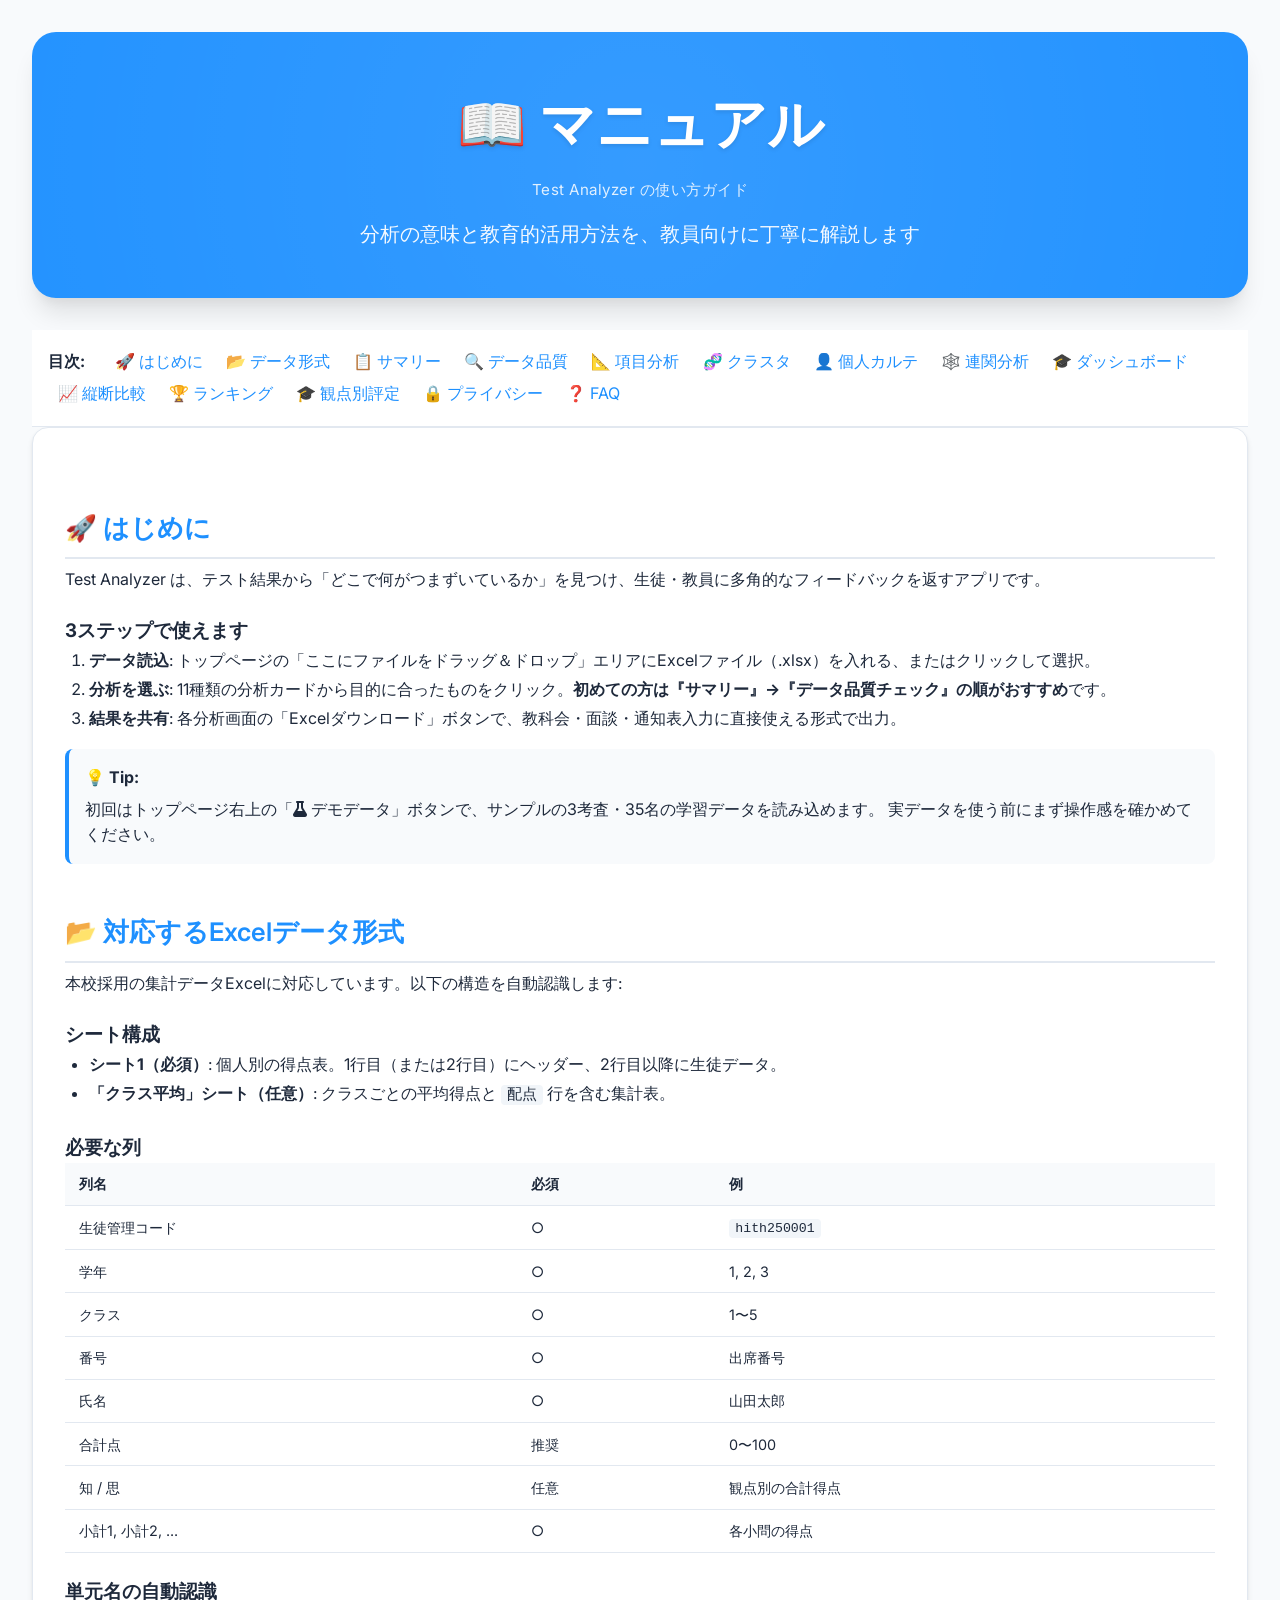
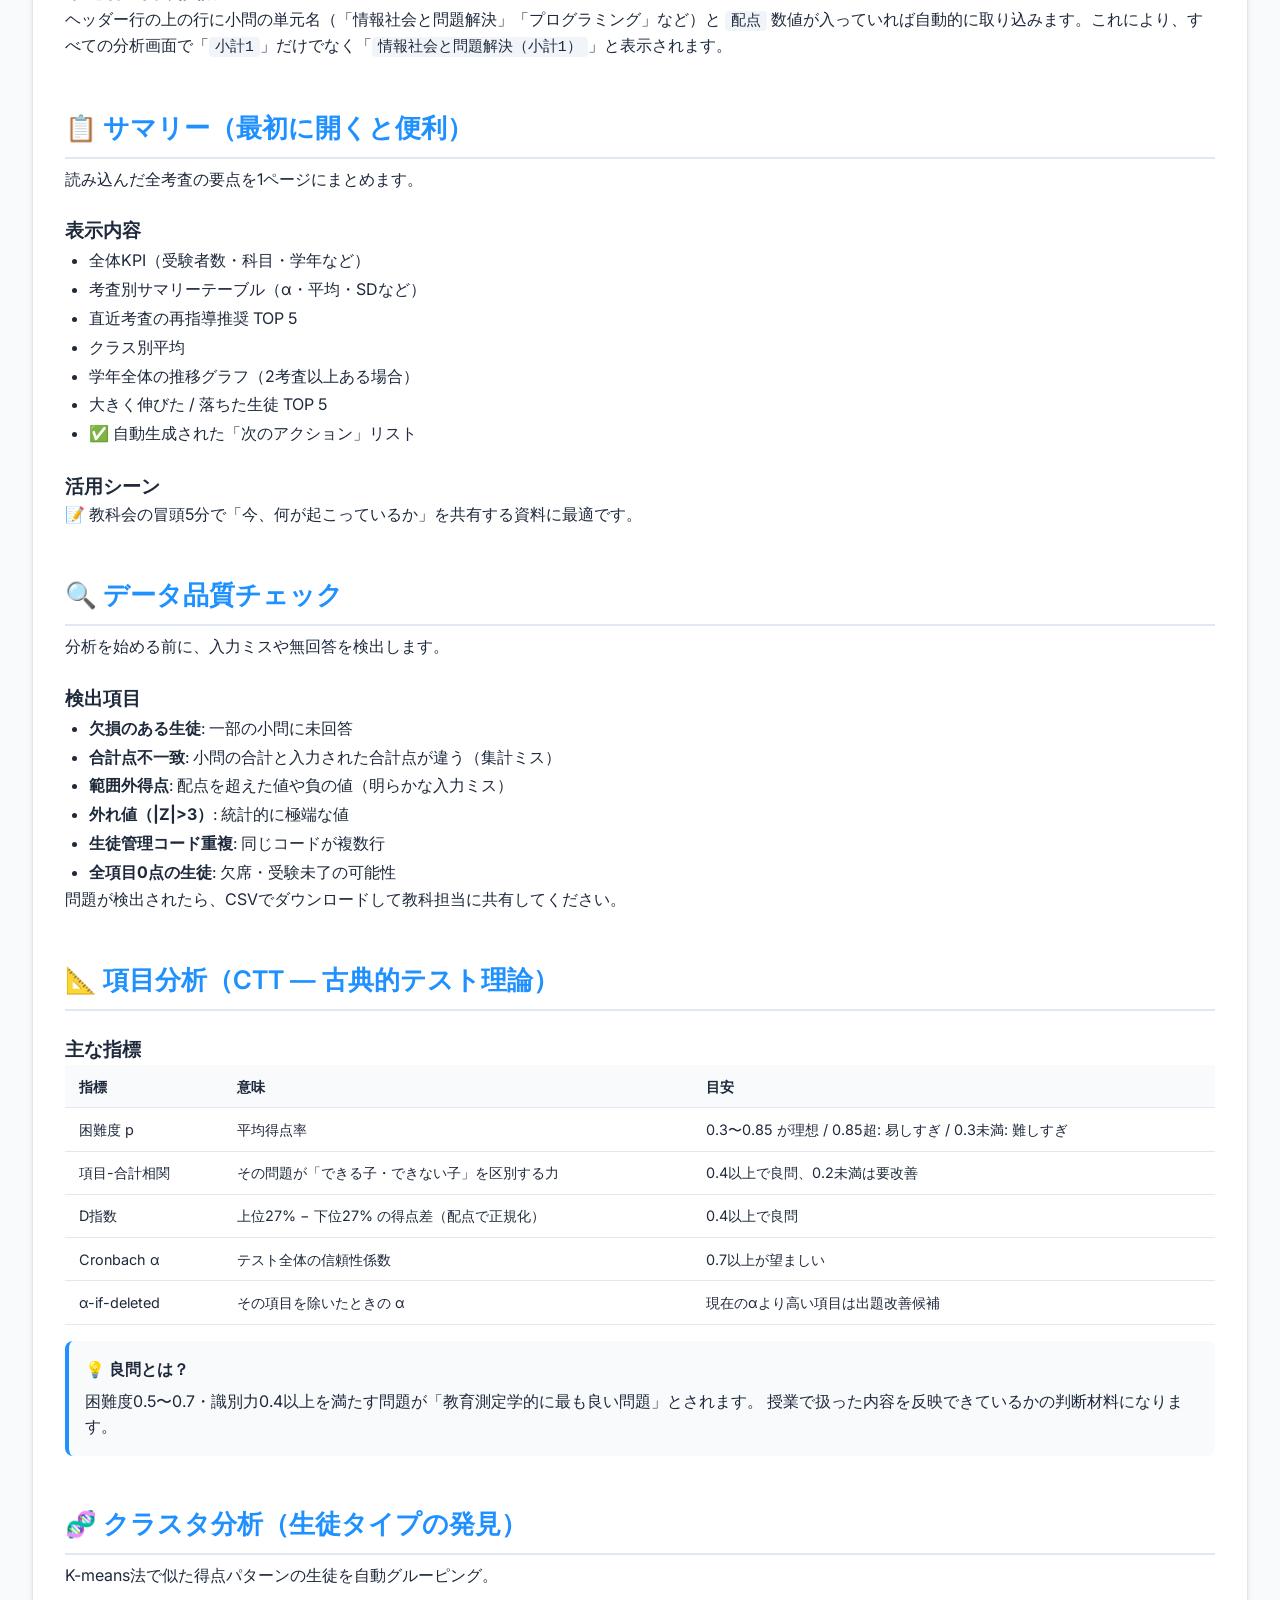
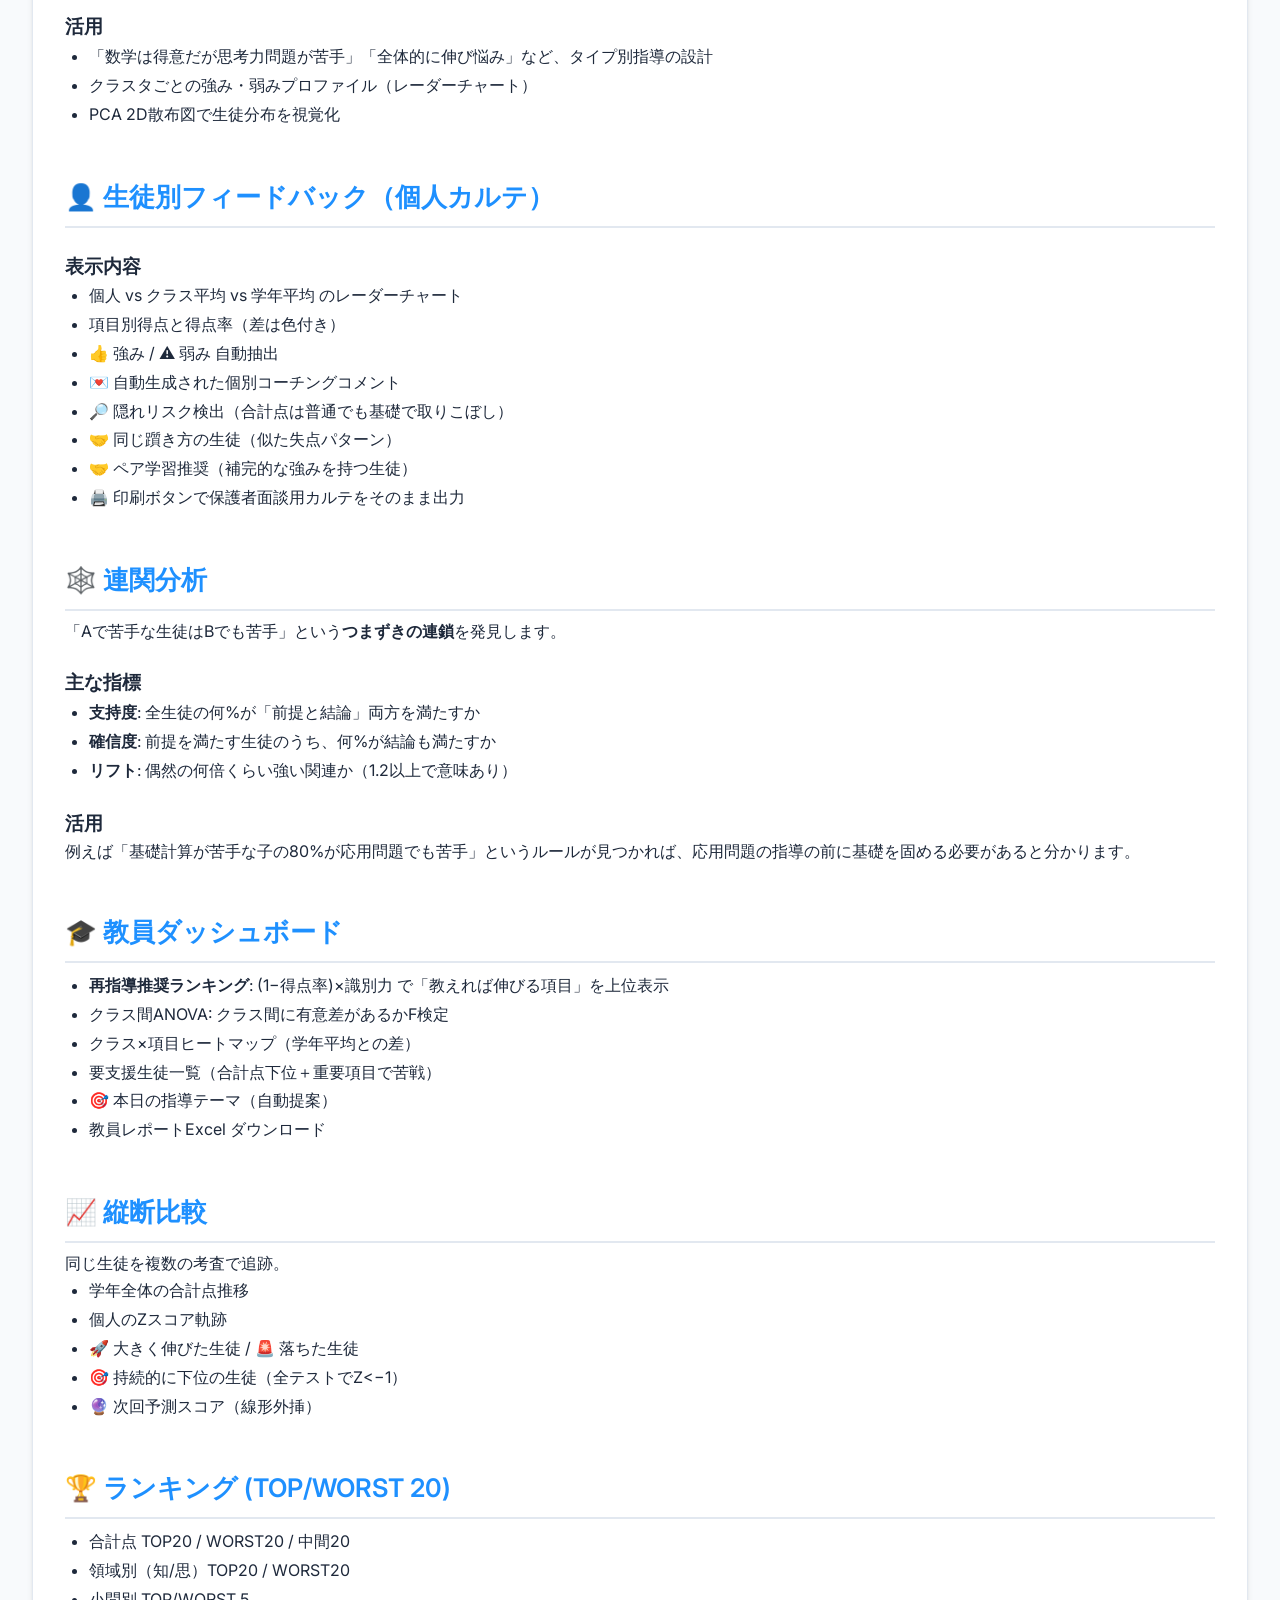
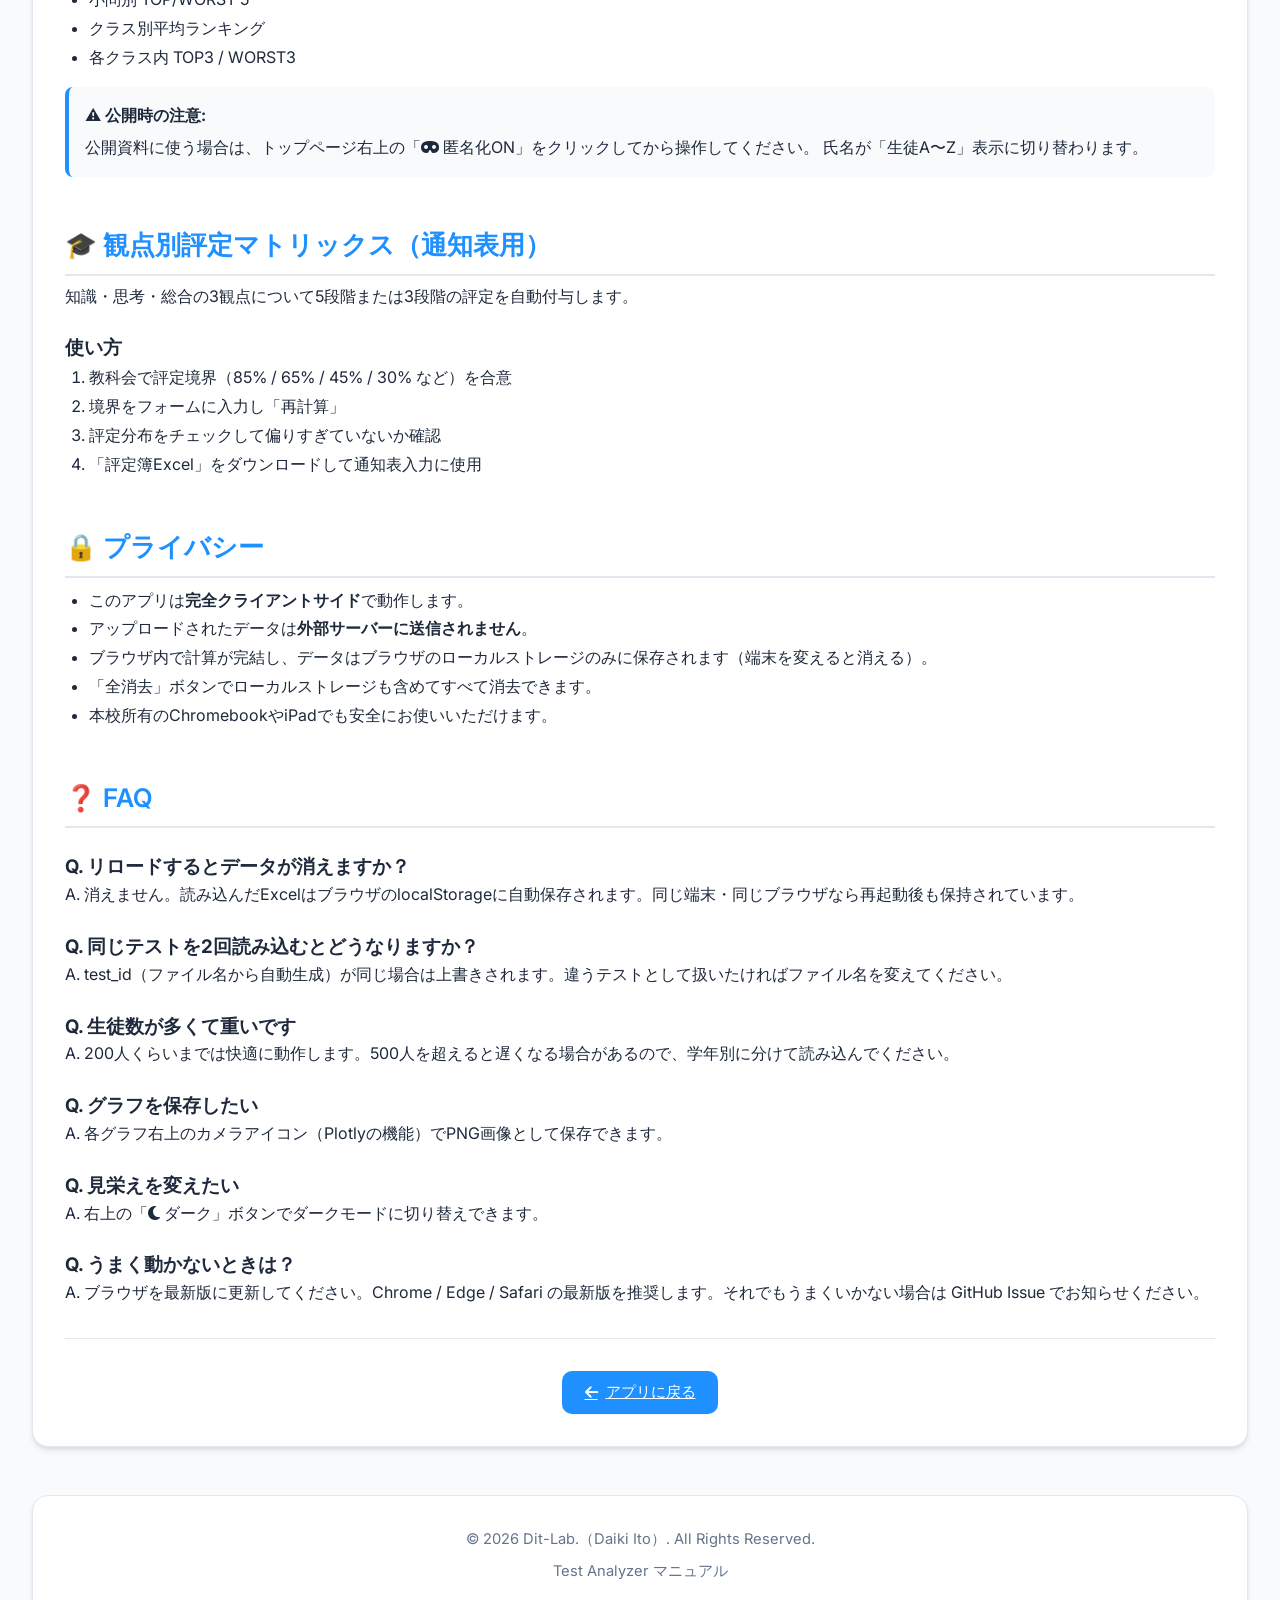
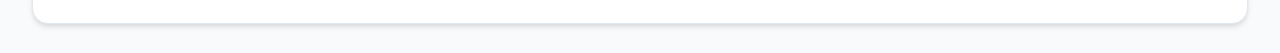
==== manual.html @ 6ab08a3f "feat: power-up release — rankings, rubric, dark mode, anonymize, manual New analysis modules: - 🏆 ラン" ====
<!DOCTYPE html>
<html lang="ja">
<head>
<meta charset="UTF-8">
<meta name="viewport" content="width=device-width, initial-scale=1.0">
<title>マニュアル | Test Analyzer</title>
<link rel="stylesheet" href="https://cdnjs.cloudflare.com/ajax/libs/font-awesome/6.4.0/css/all.min.css">
<link href="https://fonts.googleapis.com/css2?family=Inter:wght@300;400;500;600;700&display=swap" rel="stylesheet">
<link rel="stylesheet" href="css/style.css">
<style>
.manual-toc { position: sticky; top: 0; background: var(--surface); padding: 1rem; border-bottom: 1px solid var(--border-color); z-index: 10; }
.manual-toc a { display: inline-block; margin: 0.2rem 0.6rem; color: var(--primary-color); text-decoration: none; }
.manual-toc a:hover { text-decoration: underline; }
.manual h2 { color: var(--primary-color); margin-top: 2.5rem; padding-top: 0.5rem; border-bottom: 2px solid var(--border-color); padding-bottom: 0.5rem; }
.manual h3 { margin-top: 1.5rem; color: var(--text-primary); }
.manual ol, .manual ul { line-height: 1.8; padding-left: 1.5rem; }
.manual code { background: #f1f5f9; padding: 2px 6px; border-radius: 4px; font-family: 'SF Mono', Consolas, monospace; font-size: 0.92em; }
.manual figure { margin: 1rem 0; padding: 1rem; background: #f8fafc; border-left: 4px solid var(--primary-color); border-radius: 8px; }
.manual figure strong { display: block; margin-bottom: 0.4rem; }
</style>
</head>
<body>

<main class="container" id="main-app">

  <div class="hero-section">
    <h1 class="hero-title">📖 マニュアル</h1>
    <p class="hero-caption">Test Analyzer の使い方ガイド</p>
    <p class="hero-subtitle">分析の意味と教育的活用方法を、教員向けに丁寧に解説します</p>
  </div>

  <nav class="manual-toc">
    <strong style="color: var(--text-primary); margin-right: 1rem;">目次:</strong>
    <a href="#start">🚀 はじめに</a>
    <a href="#format">📂 データ形式</a>
    <a href="#summary">📋 サマリー</a>
    <a href="#quality">🔍 データ品質</a>
    <a href="#item">📐 項目分析</a>
    <a href="#cluster">🧬 クラスタ</a>
    <a href="#student">👤 個人カルテ</a>
    <a href="#assoc">🕸️ 連関分析</a>
    <a href="#dashboard">🎓 ダッシュボード</a>
    <a href="#long">📈 縦断比較</a>
    <a href="#rank">🏆 ランキング</a>
    <a href="#rubric">🎓 観点別評定</a>
    <a href="#privacy">🔒 プライバシー</a>
    <a href="#faq">❓ FAQ</a>
  </nav>

  <article class="manual card">

    <h2 id="start">🚀 はじめに</h2>
    <p>Test Analyzer は、テスト結果から「どこで何がつまずいているか」を見つけ、生徒・教員に多角的なフィードバックを返すアプリです。</p>
    <h3>3ステップで使えます</h3>
    <ol>
      <li><strong>データ読込</strong>: トップページの「ここにファイルをドラッグ＆ドロップ」エリアにExcelファイル（.xlsx）を入れる、またはクリックして選択。</li>
      <li><strong>分析を選ぶ</strong>: 11種類の分析カードから目的に合ったものをクリック。<strong>初めての方は『サマリー』→『データ品質チェック』の順がおすすめ</strong>です。</li>
      <li><strong>結果を共有</strong>: 各分析画面の「Excelダウンロード」ボタンで、教科会・面談・通知表入力に直接使える形式で出力。</li>
    </ol>
    <figure>
      <strong>💡 Tip:</strong>
      初回はトップページ右上の「<i class="fas fa-flask"></i> デモデータ」ボタンで、サンプルの3考査・35名の学習データを読み込めます。
      実データを使う前にまず操作感を確かめてください。
    </figure>

    <h2 id="format">📂 対応するExcelデータ形式</h2>
    <p>本校採用の集計データExcelに対応しています。以下の構造を自動認識します:</p>
    <h3>シート構成</h3>
    <ul>
      <li><strong>シート1（必須）</strong>: 個人別の得点表。1行目（または2行目）にヘッダー、2行目以降に生徒データ。</li>
      <li><strong>「クラス平均」シート（任意）</strong>: クラスごとの平均得点と <code>配点</code> 行を含む集計表。</li>
    </ul>
    <h3>必要な列</h3>
    <table class="t-table">
      <tr><th>列名</th><th>必須</th><th>例</th></tr>
      <tr><td>生徒管理コード</td><td>○</td><td><code>hith250001</code></td></tr>
      <tr><td>学年</td><td>○</td><td>1, 2, 3</td></tr>
      <tr><td>クラス</td><td>○</td><td>1〜5</td></tr>
      <tr><td>番号</td><td>○</td><td>出席番号</td></tr>
      <tr><td>氏名</td><td>○</td><td>山田太郎</td></tr>
      <tr><td>合計点</td><td>推奨</td><td>0〜100</td></tr>
      <tr><td>知 / 思</td><td>任意</td><td>観点別の合計得点</td></tr>
      <tr><td>小計1, 小計2, ...</td><td>○</td><td>各小問の得点</td></tr>
    </table>
    <h3>単元名の自動認識</h3>
    <p>ヘッダー行の上の行に小問の単元名（「情報社会と問題解決」「プログラミング」など）と <code>配点</code> 数値が入っていれば自動的に取り込みます。これにより、すべての分析画面で「<code>小計1</code>」だけでなく「<code>情報社会と問題解決（小計1）</code>」と表示されます。</p>

    <h2 id="summary">📋 サマリー（最初に開くと便利）</h2>
    <p>読み込んだ全考査の要点を1ページにまとめます。</p>
    <h3>表示内容</h3>
    <ul>
      <li>全体KPI（受験者数・科目・学年など）</li>
      <li>考査別サマリーテーブル（α・平均・SDなど）</li>
      <li>直近考査の再指導推奨 TOP 5</li>
      <li>クラス別平均</li>
      <li>学年全体の推移グラフ（2考査以上ある場合）</li>
      <li>大きく伸びた / 落ちた生徒 TOP 5</li>
      <li>✅ 自動生成された「次のアクション」リスト</li>
    </ul>
    <h3>活用シーン</h3>
    <p>📝 教科会の冒頭5分で「今、何が起こっているか」を共有する資料に最適です。</p>

    <h2 id="quality">🔍 データ品質チェック</h2>
    <p>分析を始める前に、入力ミスや無回答を検出します。</p>
    <h3>検出項目</h3>
    <ul>
      <li><strong>欠損のある生徒</strong>: 一部の小問に未回答</li>
      <li><strong>合計点不一致</strong>: 小問の合計と入力された合計点が違う（集計ミス）</li>
      <li><strong>範囲外得点</strong>: 配点を超えた値や負の値（明らかな入力ミス）</li>
      <li><strong>外れ値（|Z|&gt;3）</strong>: 統計的に極端な値</li>
      <li><strong>生徒管理コード重複</strong>: 同じコードが複数行</li>
      <li><strong>全項目0点の生徒</strong>: 欠席・受験未了の可能性</li>
    </ul>
    <p>問題が検出されたら、CSVでダウンロードして教科担当に共有してください。</p>

    <h2 id="item">📐 項目分析（CTT — 古典的テスト理論）</h2>
    <h3>主な指標</h3>
    <table class="t-table">
      <tr><th>指標</th><th>意味</th><th>目安</th></tr>
      <tr><td>困難度 p</td><td>平均得点率</td><td>0.3〜0.85 が理想 / 0.85超: 易しすぎ / 0.3未満: 難しすぎ</td></tr>
      <tr><td>項目-合計相関</td><td>その問題が「できる子・できない子」を区別する力</td><td>0.4以上で良問、0.2未満は要改善</td></tr>
      <tr><td>D指数</td><td>上位27% − 下位27% の得点差（配点で正規化）</td><td>0.4以上で良問</td></tr>
      <tr><td>Cronbach α</td><td>テスト全体の信頼性係数</td><td>0.7以上が望ましい</td></tr>
      <tr><td>α-if-deleted</td><td>その項目を除いたときの α</td><td>現在のαより高い項目は出題改善候補</td></tr>
    </table>
    <figure>
      <strong>💡 良問とは？</strong>
      困難度0.5〜0.7・識別力0.4以上を満たす問題が「教育測定学的に最も良い問題」とされます。
      授業で扱った内容を反映できているかの判断材料になります。
    </figure>

    <h2 id="cluster">🧬 クラスタ分析（生徒タイプの発見）</h2>
    <p>K-means法で似た得点パターンの生徒を自動グルーピング。</p>
    <h3>活用</h3>
    <ul>
      <li>「数学は得意だが思考力問題が苦手」「全体的に伸び悩み」など、タイプ別指導の設計</li>
      <li>クラスタごとの強み・弱みプロファイル（レーダーチャート）</li>
      <li>PCA 2D散布図で生徒分布を視覚化</li>
    </ul>

    <h2 id="student">👤 生徒別フィードバック（個人カルテ）</h2>
    <h3>表示内容</h3>
    <ul>
      <li>個人 vs クラス平均 vs 学年平均 のレーダーチャート</li>
      <li>項目別得点と得点率（差は色付き）</li>
      <li>👍 強み / ⚠️ 弱み 自動抽出</li>
      <li>💌 自動生成された個別コーチングコメント</li>
      <li>🔎 隠れリスク検出（合計点は普通でも基礎で取りこぼし）</li>
      <li>🤝 同じ躓き方の生徒（似た失点パターン）</li>
      <li>🤝 ペア学習推奨（補完的な強みを持つ生徒）</li>
      <li>🖨️ 印刷ボタンで保護者面談用カルテをそのまま出力</li>
    </ul>

    <h2 id="assoc">🕸️ 連関分析</h2>
    <p>「Aで苦手な生徒はBでも苦手」という<strong>つまずきの連鎖</strong>を発見します。</p>
    <h3>主な指標</h3>
    <ul>
      <li><strong>支持度</strong>: 全生徒の何%が「前提と結論」両方を満たすか</li>
      <li><strong>確信度</strong>: 前提を満たす生徒のうち、何%が結論も満たすか</li>
      <li><strong>リフト</strong>: 偶然の何倍くらい強い関連か（1.2以上で意味あり）</li>
    </ul>
    <h3>活用</h3>
    <p>例えば「基礎計算が苦手な子の80%が応用問題でも苦手」というルールが見つかれば、応用問題の指導の前に基礎を固める必要があると分かります。</p>

    <h2 id="dashboard">🎓 教員ダッシュボード</h2>
    <ul>
      <li><strong>再指導推奨ランキング</strong>: (1−得点率)×識別力 で「教えれば伸びる項目」を上位表示</li>
      <li>クラス間ANOVA: クラス間に有意差があるかF検定</li>
      <li>クラス×項目ヒートマップ（学年平均との差）</li>
      <li>要支援生徒一覧（合計点下位＋重要項目で苦戦）</li>
      <li>🎯 本日の指導テーマ（自動提案）</li>
      <li>教員レポートExcel ダウンロード</li>
    </ul>

    <h2 id="long">📈 縦断比較</h2>
    <p>同じ生徒を複数の考査で追跡。</p>
    <ul>
      <li>学年全体の合計点推移</li>
      <li>個人のZスコア軌跡</li>
      <li>🚀 大きく伸びた生徒 / 🚨 落ちた生徒</li>
      <li>🎯 持続的に下位の生徒（全テストでZ&lt;−1）</li>
      <li>🔮 次回予測スコア（線形外挿）</li>
    </ul>

    <h2 id="rank">🏆 ランキング (TOP/WORST 20)</h2>
    <ul>
      <li>合計点 TOP20 / WORST20 / 中間20</li>
      <li>領域別（知/思）TOP20 / WORST20</li>
      <li>小問別 TOP/WORST 5</li>
      <li>クラス別平均ランキング</li>
      <li>各クラス内 TOP3 / WORST3</li>
    </ul>
    <figure>
      <strong>⚠️ 公開時の注意:</strong>
      公開資料に使う場合は、トップページ右上の「<i class="fas fa-mask"></i> 匿名化ON」をクリックしてから操作してください。
      氏名が「生徒A〜Z」表示に切り替わります。
    </figure>

    <h2 id="rubric">🎓 観点別評定マトリックス（通知表用）</h2>
    <p>知識・思考・総合の3観点について5段階または3段階の評定を自動付与します。</p>
    <h3>使い方</h3>
    <ol>
      <li>教科会で評定境界（85% / 65% / 45% / 30% など）を合意</li>
      <li>境界をフォームに入力し「再計算」</li>
      <li>評定分布をチェックして偏りすぎていないか確認</li>
      <li>「評定簿Excel」をダウンロードして通知表入力に使用</li>
    </ol>

    <h2 id="privacy">🔒 プライバシー</h2>
    <ul>
      <li>このアプリは<strong>完全クライアントサイド</strong>で動作します。</li>
      <li>アップロードされたデータは<strong>外部サーバーに送信されません</strong>。</li>
      <li>ブラウザ内で計算が完結し、データはブラウザのローカルストレージのみに保存されます（端末を変えると消える）。</li>
      <li>「全消去」ボタンでローカルストレージも含めてすべて消去できます。</li>
      <li>本校所有のChromebookやiPadでも安全にお使いいただけます。</li>
    </ul>

    <h2 id="faq">❓ FAQ</h2>
    <h3>Q. リロードするとデータが消えますか？</h3>
    <p>A. 消えません。読み込んだExcelはブラウザのlocalStorageに自動保存されます。同じ端末・同じブラウザなら再起動後も保持されています。</p>
    <h3>Q. 同じテストを2回読み込むとどうなりますか？</h3>
    <p>A. test_id（ファイル名から自動生成）が同じ場合は上書きされます。違うテストとして扱いたければファイル名を変えてください。</p>
    <h3>Q. 生徒数が多くて重いです</h3>
    <p>A. 200人くらいまでは快適に動作します。500人を超えると遅くなる場合があるので、学年別に分けて読み込んでください。</p>
    <h3>Q. グラフを保存したい</h3>
    <p>A. 各グラフ右上のカメラアイコン（Plotlyの機能）でPNG画像として保存できます。</p>
    <h3>Q. 見栄えを変えたい</h3>
    <p>A. 右上の「<i class="fas fa-moon"></i> ダーク」ボタンでダークモードに切り替えできます。</p>
    <h3>Q. うまく動かないときは？</h3>
    <p>A. ブラウザを最新版に更新してください。Chrome / Edge / Safari の最新版を推奨します。それでもうまくいかない場合は GitHub Issue でお知らせください。</p>

    <hr style="margin: 2rem 0; border: 0; border-top: 1px solid var(--border-color);">
    <p style="text-align: center;">
      <a class="btn primary" href="index.html"><i class="fas fa-arrow-left"></i> アプリに戻る</a>
    </p>
  </article>

  <footer class="footer">
    <div class="footer-content">
      <p>© 2026 Dit-Lab.（Daiki Ito）. All Rights Reserved.</p>
      <p>Test Analyzer マニュアル</p>
    </div>
  </footer>

</main>
</body>
</html>
---- css/style.css ----
/* ===== easy_stat_edu に寄せたデザイン ===== */

:root {
    --primary-color: #1e90ff;
    --primary-dark: #1873cc;
    --primary-light: #4da6ff;
    --accent-color: #00bfff;
    --background: #f8fafc;
    --surface: #ffffff;
    --text-primary: #1e293b;
    --text-secondary: #64748b;
    --border-color: #e2e8f0;
    --shadow-sm: 0 1px 2px 0 rgba(0, 0, 0, 0.05);
    --shadow-md: 0 4px 6px -1px rgba(0, 0, 0, 0.1), 0 2px 4px -1px rgba(0, 0, 0, 0.06);
    --shadow-lg: 0 10px 15px -3px rgba(0, 0, 0, 0.1), 0 4px 6px -2px rgba(0, 0, 0, 0.05);
    --shadow-xl: 0 20px 25px -5px rgba(0, 0, 0, 0.1), 0 10px 10px -5px rgba(0, 0, 0, 0.04);
}

* { margin: 0; padding: 0; box-sizing: border-box; }
body {
    background: var(--background);
    font-family: 'Inter', -apple-system, BlinkMacSystemFont, "Hiragino Sans", "Yu Gothic UI", sans-serif;
    color: var(--text-primary);
    line-height: 1.6;
}

/* ===== App container ===== */
#main-app, .container {
    max-width: 1280px;
    margin: 0 auto;
    padding: 2rem;
}

/* ===== Hero (easy_stat_edu 完全互換) ===== */
.hero-section {
    background: var(--primary-color);
    border-radius: 24px;
    padding: 3rem 2rem;
    text-align: center;
    color: white;
    margin-bottom: 2rem;
    box-shadow: var(--shadow-xl);
    position: relative;
    overflow: hidden;
}
.hero-section::before {
    content: '';
    position: absolute;
    top: -50%; right: -50%;
    width: 200%; height: 200%;
    background: radial-gradient(circle, rgba(255, 255, 255, 0.1) 0%, transparent 70%);
    animation: pulse 4s ease-in-out infinite;
}
@keyframes pulse {
    0%,100% { transform: scale(1); opacity: 0.5; }
    50% { transform: scale(1.1); opacity: 0.3; }
}
.hero-title {
    font-size: 3.5rem;
    font-weight: 700;
    margin-bottom: 0.5rem;
    position: relative;
    z-index: 1;
    text-shadow: 0 2px 4px rgba(0, 0, 0, 0.1);
}
.hero-caption {
    font-size: 0.95rem;
    font-weight: 400;
    opacity: 0.85;
    margin-bottom: 1rem;
    position: relative;
    z-index: 1;
    letter-spacing: 0.5px;
}
.hero-subtitle {
    font-size: 1.25rem;
    font-weight: 300;
    opacity: 0.95;
    position: relative;
    z-index: 1;
}

/* ===== Card / Section ===== */
.navigation-section, .card {
    background: var(--surface);
    border-radius: 16px;
    padding: 2rem;
    margin-bottom: 2rem;
    box-shadow: var(--shadow-md);
    border: 1px solid var(--border-color);
}
.card.hidden { display: none; }
.card h2 {
    font-size: 1.6rem;
    margin-bottom: 0.5rem;
    color: var(--text-primary);
    font-weight: 600;
    display: flex; align-items: center; gap: 0.6rem;
}
.card h2 i { color: var(--primary-color); }
.muted { color: var(--text-secondary); font-size: 0.95rem; margin-top: 0; margin-bottom: 1rem; }

/* ===== Upload area (easy_stat_edu風) ===== */
.upload-area {
    border: 2px dashed var(--primary-light);
    border-radius: 16px;
    padding: 2.5rem 1rem;
    text-align: center;
    margin: 1rem 0;
    background: linear-gradient(180deg, #f0f9ff 0%, #f8fafc 100%);
    transition: all 0.3s ease;
    cursor: pointer;
}
.upload-area:hover, .upload-area.dragover {
    border-color: var(--primary-color);
    background: #e0f2fe;
    box-shadow: var(--shadow-md);
}
.upload-area i { color: var(--primary-color); margin-bottom: 1rem; }
.upload-text { color: var(--text-secondary); margin: 0.5rem 0 1rem; font-size: 0.95rem; }
.upload-controls { margin-top: 0.8rem; display: flex; gap: 0.6rem; flex-wrap: wrap; }

/* ===== Loaded test pills ===== */
.loaded-tests { display: flex; flex-wrap: wrap; gap: 0.75rem; margin: 1rem 0; }
.test-pill {
    display: inline-flex; flex-direction: column;
    background: linear-gradient(135deg, #eff6ff, #dbeafe);
    border: 1px solid var(--primary-light);
    border-radius: 12px;
    padding: 0.7rem 1rem;
    min-width: 240px;
    position: relative;
    box-shadow: var(--shadow-sm);
}
.test-pill .pill-title { font-weight: 600; font-size: 0.95rem; color: var(--text-primary); }
.test-pill .pill-meta { font-size: 0.78rem; color: var(--text-secondary); margin-top: 0.2rem; }
.test-pill .pill-remove {
    position: absolute; top: 6px; right: 8px;
    background: transparent; border: none; color: var(--text-secondary);
    cursor: pointer; font-size: 0.95rem; padding: 2px 6px; border-radius: 4px;
}
.test-pill .pill-remove:hover { color: #ef4444; background: rgba(239, 68, 68, 0.1); }

/* ===== Buttons (easy_stat_edu風) ===== */
.btn {
    background: var(--primary-color);
    color: white;
    border: none;
    border-radius: 10px;
    padding: 0.6rem 1.4rem;
    font-weight: 500;
    font-size: 0.95rem;
    cursor: pointer;
    display: inline-flex;
    align-items: center;
    gap: 0.5rem;
    transition: all 0.2s ease;
    font-family: inherit;
    box-shadow: var(--shadow-sm);
}
.btn:hover { background: var(--primary-dark); box-shadow: var(--shadow-md); transform: translateY(-1px); }
.btn:active { transform: translateY(0); }
.btn.primary { background: var(--primary-color); color: white; }
.btn.ghost { background: #f1f5f9; color: var(--text-primary); box-shadow: none; }
.btn.ghost:hover { background: #e2e8f0; transform: none; }
.btn.danger { background: #ef4444; color: white; }
.btn.success { background: #10b981; color: white; }
.btn.small { padding: 0.4rem 0.85rem; font-size: 0.85rem; }
.btn:disabled { opacity: 0.5; cursor: not-allowed; }

/* ===== Feature grid (easy_stat_edu風) ===== */
.feature-grid {
    display: grid;
    grid-template-columns: repeat(auto-fit, minmax(260px, 1fr));
    gap: 1.25rem;
    margin-top: 1rem;
}
.feature-card {
    background: var(--surface);
    border: 1px solid var(--border-color);
    border-radius: 12px;
    padding: 1.25rem;
    transition: all 0.3s ease;
    cursor: pointer;
    position: relative;
    overflow: hidden;
}
.feature-card::before {
    content: '';
    position: absolute;
    top: 0; left: 0;
    width: 100%; height: 4px;
    background: var(--primary-color);
    transform: translateX(-100%);
    transition: transform 0.3s ease;
}
.feature-card:hover { transform: translateY(-4px); box-shadow: var(--shadow-lg); border-color: var(--primary-color); }
.feature-card:hover::before { transform: translateX(0); }
.feature-card.disabled { opacity: 0.5; cursor: not-allowed; background: #f5f5f5; pointer-events: none; }
.feature-card.disabled:hover { transform: none; box-shadow: none; border-color: var(--border-color); }
.feature-card.disabled::before { background: #9ca3af; }
.feature-icon {
    width: 44px; height: 44px;
    background: linear-gradient(135deg, var(--primary-color), var(--accent-color));
    color: white;
    border-radius: 10px;
    display: inline-flex;
    align-items: center;
    justify-content: center;
    font-size: 1.1rem;
    margin-bottom: 0.6rem;
}
.feature-card h3 {
    font-size: 1.1rem;
    font-weight: 600;
    color: var(--text-primary);
    margin: 0 0 0.4rem;
}
.feature-card p {
    font-size: 0.875rem;
    color: var(--text-secondary);
    line-height: 1.5;
    margin: 0 0 0.6rem;
}
.req-tag {
    display: inline-block;
    font-size: 0.72rem;
    background: #f1f5f9;
    color: var(--text-secondary);
    padding: 3px 9px;
    border-radius: 999px;
    font-weight: 500;
}

/* ===== Analysis area ===== */
.analysis-header {
    display: flex; align-items: center; gap: 1rem;
    border-bottom: 1px solid var(--border-color);
    padding-bottom: 1rem; margin-bottom: 1.5rem;
}
.analysis-header h2 { margin: 0; flex: 1; font-size: 1.5rem; }

#analysis-content { font-size: 0.95rem; }
#analysis-content h3 {
    margin-top: 1.8rem; margin-bottom: 0.7rem;
    font-size: 1.15rem; color: var(--text-primary);
    border-left: 4px solid var(--primary-color);
    padding-left: 0.7rem; font-weight: 600;
}
#analysis-content h4 { margin-top: 1.2rem; font-size: 1rem; color: var(--text-primary); font-weight: 600; }
#analysis-content p { color: var(--text-secondary); margin: 0.5rem 0; }

/* ===== Tables ===== */
.table-wrap {
    overflow: auto;
    margin: 0.8rem 0;
    max-height: 480px;
    border: 1px solid var(--border-color);
    border-radius: 10px;
    box-shadow: var(--shadow-sm);
}
.t-table { width: 100%; border-collapse: collapse; font-size: 0.9rem; background: var(--surface); }
.t-table th, .t-table td { text-align: left; padding: 0.6rem 0.85rem; border-bottom: 1px solid var(--border-color); white-space: nowrap; }
.t-table th { background: #f8fafc; font-weight: 600; color: var(--text-primary); position: sticky; top: 0; z-index: 1; }
.t-table tbody tr:hover { background: #f0f9ff; }
.t-table td.num, .t-table th.num { text-align: right; font-variant-numeric: tabular-nums; }
.t-table td.bad { background: #fef2f2; color: #991b1b; font-weight: 600; }
.t-table td.warn { background: #fef3c7; color: #92400e; }
.t-table td.good { background: #ecfdf5; color: #065f46; font-weight: 600; }

/* ===== KPI tiles ===== */
.kpi-row { display: flex; flex-wrap: wrap; gap: 1rem; margin: 0.8rem 0 1.5rem; }
.kpi {
    flex: 1; min-width: 160px;
    background: linear-gradient(135deg, #ffffff, #f0f9ff);
    border: 1px solid var(--border-color);
    border-radius: 12px;
    padding: 1rem 1.2rem;
    box-shadow: var(--shadow-sm);
    transition: box-shadow 0.2s ease;
}
.kpi:hover { box-shadow: var(--shadow-md); }
.kpi .label { font-size: 0.75rem; color: var(--text-secondary); text-transform: uppercase; letter-spacing: 0.05em; font-weight: 500; }
.kpi .value { font-size: 1.7rem; font-weight: 700; color: var(--primary-color); margin-top: 0.2rem; line-height: 1.1; }
.kpi .sub { font-size: 0.78rem; color: var(--text-secondary); margin-top: 0.15rem; }

/* ===== Plot ===== */
.plot { width: 100%; min-height: 320px; margin: 0.6rem 0; }
.plot-grid { display: grid; grid-template-columns: repeat(auto-fit, minmax(340px, 1fr)); gap: 1rem; }

/* ===== Form ===== */
.form-row { display: flex; flex-wrap: wrap; gap: 1.25rem; align-items: center; margin: 1rem 0; }
.form-row label { font-size: 0.9rem; color: var(--text-primary); display: flex; flex-direction: column; gap: 0.3rem; min-width: 150px; font-weight: 500; }
.form-row select, .form-row input[type="number"], .form-row input[type="text"] {
    padding: 0.5rem 0.75rem;
    border: 1px solid var(--border-color);
    border-radius: 8px;
    font-size: 0.95rem;
    font-family: inherit;
    background: var(--surface);
    transition: border-color 0.2s;
}
.form-row select:focus, .form-row input:focus { outline: none; border-color: var(--primary-color); box-shadow: 0 0 0 3px rgba(30, 144, 255, 0.1); }
.form-row input[type="range"] { width: 220px; }

/* ===== Tabs ===== */
.tabs {
    display: flex; gap: 0.4rem;
    border-bottom: 2px solid var(--border-color);
    margin: 1rem 0 0.8rem;
    flex-wrap: wrap;
}
.tab-btn {
    background: transparent;
    border: none;
    padding: 0.7rem 1.2rem;
    cursor: pointer;
    font-size: 0.95rem;
    font-family: inherit;
    color: var(--text-secondary);
    border-bottom: 3px solid transparent;
    margin-bottom: -2px;
    transition: all 0.2s;
    font-weight: 500;
}
.tab-btn:hover { color: var(--text-primary); background: #f8fafc; }
.tab-btn.active { color: var(--primary-color); border-bottom-color: var(--primary-color); font-weight: 600; }
.tab-pane { display: none; padding: 0.5rem 0; }
.tab-pane.active { display: block; }

/* ===== Callouts ===== */
.callout {
    padding: 0.9rem 1.1rem;
    border-radius: 10px;
    margin: 0.8rem 0;
    border-left: 4px solid;
    font-size: 0.92rem;
}
.callout.info { background: #eff6ff; border-color: var(--primary-color); color: #1e3a8a; }
.callout.warn { background: #fffbeb; border-color: #f59e0b; color: #92400e; }
.callout.danger { background: #fef2f2; border-color: #ef4444; color: #991b1b; }
.callout.success { background: #ecfdf5; border-color: #10b981; color: #065f46; }

/* ===== Help / 解釈補助 ===== */
.help-detail {
    background: #f0f9ff;
    border: 1px solid #bae6fd;
    border-radius: 10px;
    padding: 0.7rem 1rem;
    margin: 0.6rem 0;
    transition: all 0.2s;
}
.help-detail[open] {
    background: #ecfeff;
    border-color: var(--primary-light);
    box-shadow: var(--shadow-sm);
}
.help-detail summary {
    cursor: pointer;
    font-weight: 600;
    color: var(--primary-dark);
    font-size: 0.93rem;
    list-style: none;
    user-select: none;
}
.help-detail summary::-webkit-details-marker { display: none; }
.help-detail summary::before {
    content: '▶';
    display: inline-block;
    margin-right: 0.4rem;
    font-size: 0.7rem;
    transition: transform 0.2s;
    color: var(--primary-color);
}
.help-detail[open] summary::before { transform: rotate(90deg); }
.help-detail summary:hover { color: var(--primary-color); }
.help-body {
    margin-top: 0.6rem;
    padding-left: 1rem;
    font-size: 0.9rem;
    line-height: 1.7;
}
.help-body p {
    margin: 0.3rem 0;
    color: var(--text-primary);
}

.how-to-read {
    margin: 0.5rem 0 0;
    padding-left: 1.5rem;
    font-size: 0.92rem;
}
.how-to-read li { margin: 0.2rem 0; }

/* ===== Coach (自動アドバイス) ===== */
.coach {
    background: linear-gradient(135deg, #fef9c3 0%, #fef3c7 100%);
    border-left: 4px solid #f59e0b;
    padding: 1.1rem 1.3rem;
    border-radius: 10px;
    margin: 1rem 0;
    font-size: 0.93rem;
    white-space: pre-wrap;
    line-height: 1.75;
    box-shadow: var(--shadow-sm);
}

/* ===== Toolbar (hero overlay) ===== */
.toolbar {
    position: relative;
    z-index: 2;
    margin-top: 1.2rem;
    display: flex;
    gap: 0.5rem;
    flex-wrap: wrap;
    justify-content: center;
}
.toolbar .btn {
    background: rgba(255, 255, 255, 0.18);
    color: #fff;
    border: 1px solid rgba(255, 255, 255, 0.3);
    backdrop-filter: blur(8px);
}
.toolbar .btn:hover { background: rgba(255, 255, 255, 0.3); }
.toolbar .btn.active { background: rgba(255, 255, 255, 0.35); border-color: rgba(255, 255, 255, 0.6); }
.toolbar a.btn:hover { color: #fff; text-decoration: none; }

/* ===== Dark mode ===== */
html.dark {
    color-scheme: dark;
}
html.dark body {
    background: #0f172a;
    color: #e2e8f0;
}
html.dark .card,
html.dark .navigation-section,
html.dark .footer,
html.dark .feature-card {
    background: #1e293b;
    border-color: #334155;
    color: #e2e8f0;
}
html.dark .card h2 { color: #e2e8f0; }
html.dark .feature-card.disabled { background: #0f172a; }
html.dark .muted { color: #94a3b8; }
html.dark .feature-card h3 { color: #e2e8f0; }
html.dark .feature-card p { color: #94a3b8; }
html.dark .upload-area { background: linear-gradient(180deg, #1e293b 0%, #0f172a 100%); border-color: #334155; }
html.dark .upload-area:hover { border-color: var(--primary-color); background: #1e3a5f; }
html.dark .test-pill { background: linear-gradient(135deg, #1e3a5f, #1e293b); border-color: #2563eb; }
html.dark .test-pill .pill-title { color: #e2e8f0; }
html.dark .test-pill .pill-meta { color: #94a3b8; }
html.dark .table-wrap { border-color: #334155; }
html.dark .t-table { background: #1e293b; }
html.dark .t-table th { background: #0f172a; color: #e2e8f0; }
html.dark .t-table td { color: #e2e8f0; border-color: #334155; }
html.dark .t-table tbody tr:hover { background: #0f172a; }
html.dark .kpi { background: linear-gradient(135deg, #1e293b, #0f172a); border-color: #334155; }
html.dark .help-detail { background: #0c2540; border-color: #1e3a5f; }
html.dark .help-detail[open] { background: #0c2540; }
html.dark .help-body p { color: #cbd5e1; }
html.dark #analysis-content h3 { color: #e2e8f0; }
html.dark .form-row select,
html.dark .form-row input { background: #0f172a; color: #e2e8f0; border-color: #334155; }
html.dark .callout.info { background: #0c2540; color: #93c5fd; border-color: #2563eb; }
html.dark .callout.success { background: #052e1e; color: #6ee7b7; border-color: #10b981; }
html.dark .callout.warn { background: #3a2902; color: #fbbf24; border-color: #f59e0b; }
html.dark .callout.danger { background: #3b0c0c; color: #fca5a5; border-color: #ef4444; }
html.dark .coach { background: linear-gradient(135deg, #3a2902 0%, #2a1d02 100%); color: #fbbf24; }
html.dark .btn.ghost { background: #334155; color: #e2e8f0; }
html.dark .btn.ghost:hover { background: #475569; }
html.dark .footer-content p { color: #94a3b8; }

/* ===== Footer (easy_stat_edu 完全互換) ===== */
.footer {
    background: var(--surface);
    border-radius: 16px;
    padding: 2rem;
    margin-top: 3rem;
    text-align: center;
    box-shadow: var(--shadow-md);
    border: 1px solid var(--border-color);
}
.footer-content p {
    color: var(--text-secondary);
    margin-bottom: 0.5rem;
    font-size: 0.92rem;
}
.footer-links {
    margin-top: 1rem;
    display: flex;
    justify-content: center;
    gap: 2rem;
    flex-wrap: wrap;
}
.footer-links a {
    color: var(--primary-color);
    text-decoration: none;
    font-weight: 500;
    transition: all 0.3s ease;
    display: inline-flex;
    align-items: center;
    gap: 0.4rem;
}
.footer-links a:hover { color: var(--primary-dark); }

/* ===== Print ===== */
@media print {
    .hero, .hero-section, .footer, #upload-section, #feature-section, .analysis-header { display: none !important; }
    .card { box-shadow: none; border: 1px solid #ccc; }
    body { background: #fff; }
    .plot { page-break-inside: avoid; }
}

/* ===== Responsive ===== */
@media (max-width: 768px) {
    .hero-title, .hero h1 { font-size: 2.5rem; }
    #main-app, .container { padding: 1rem; }
    .card, .navigation-section { padding: 1.5rem; }
    .feature-grid { grid-template-columns: 1fr; }
}
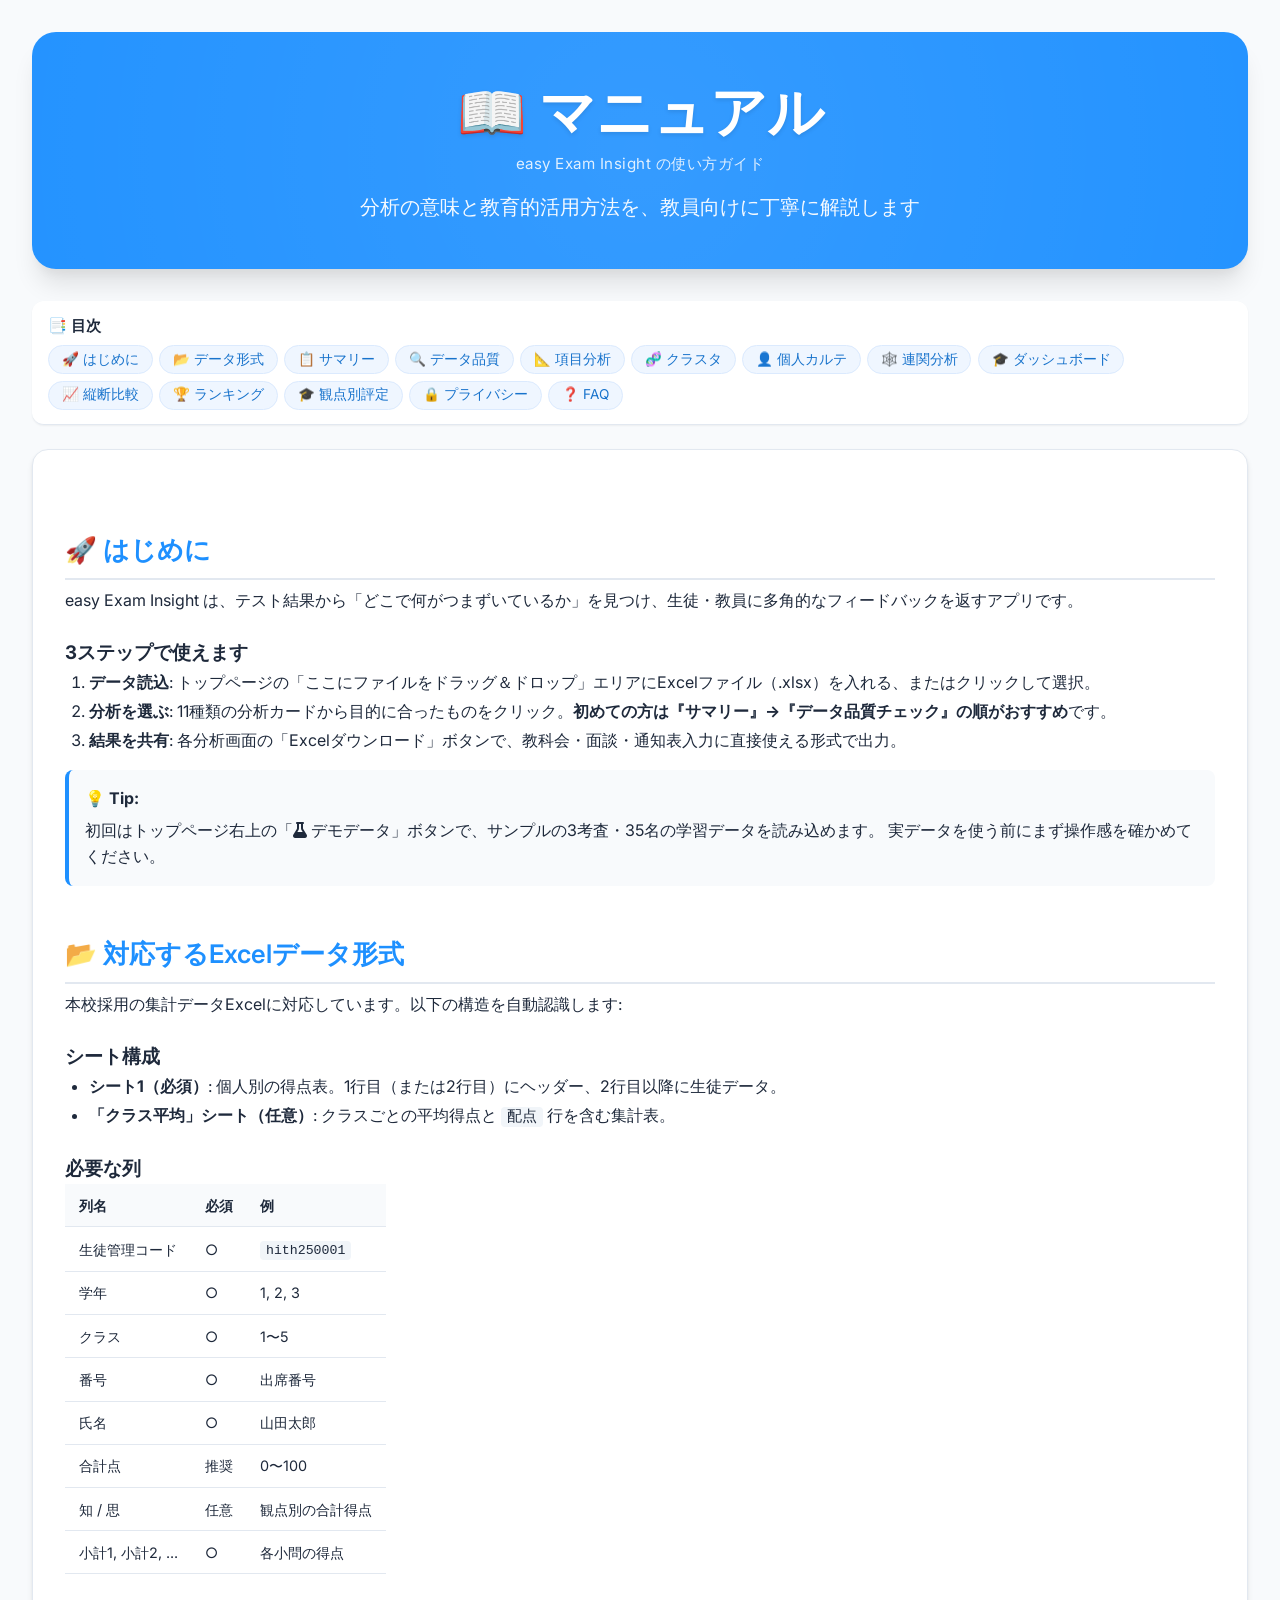
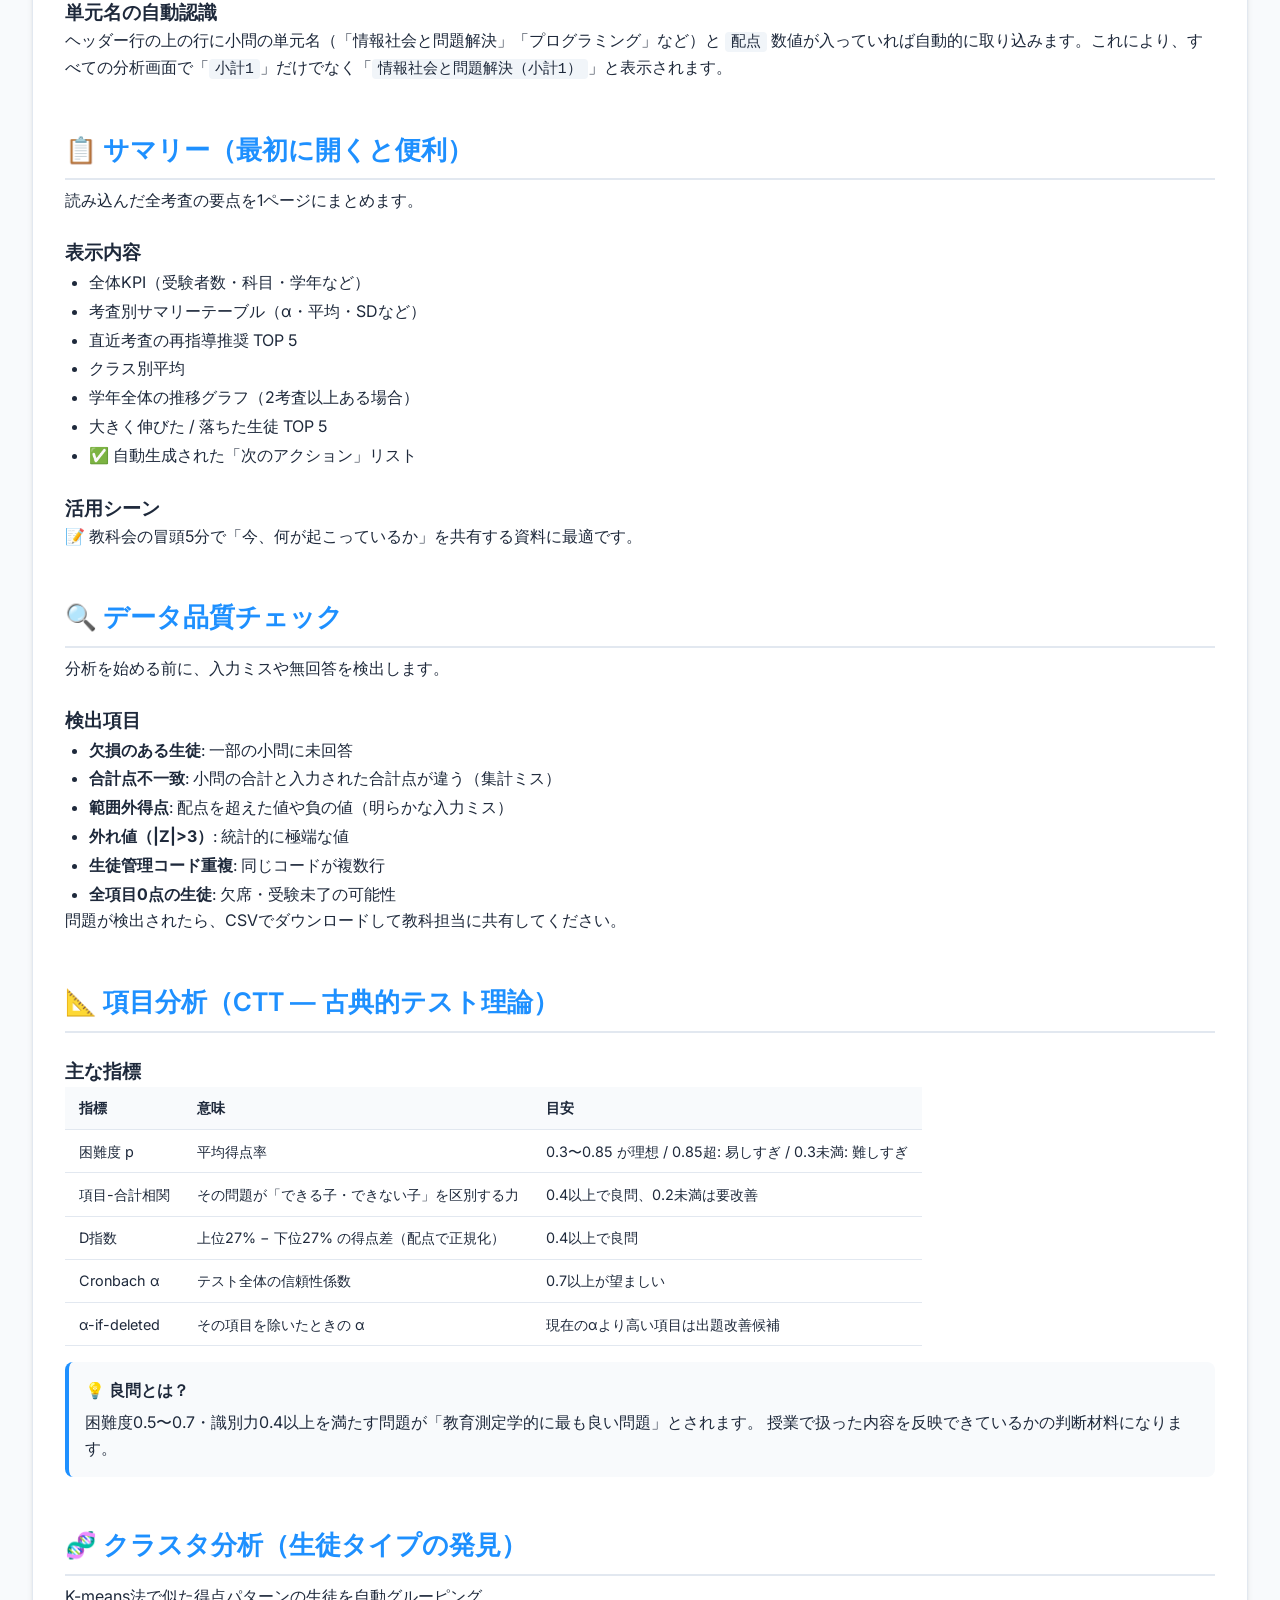
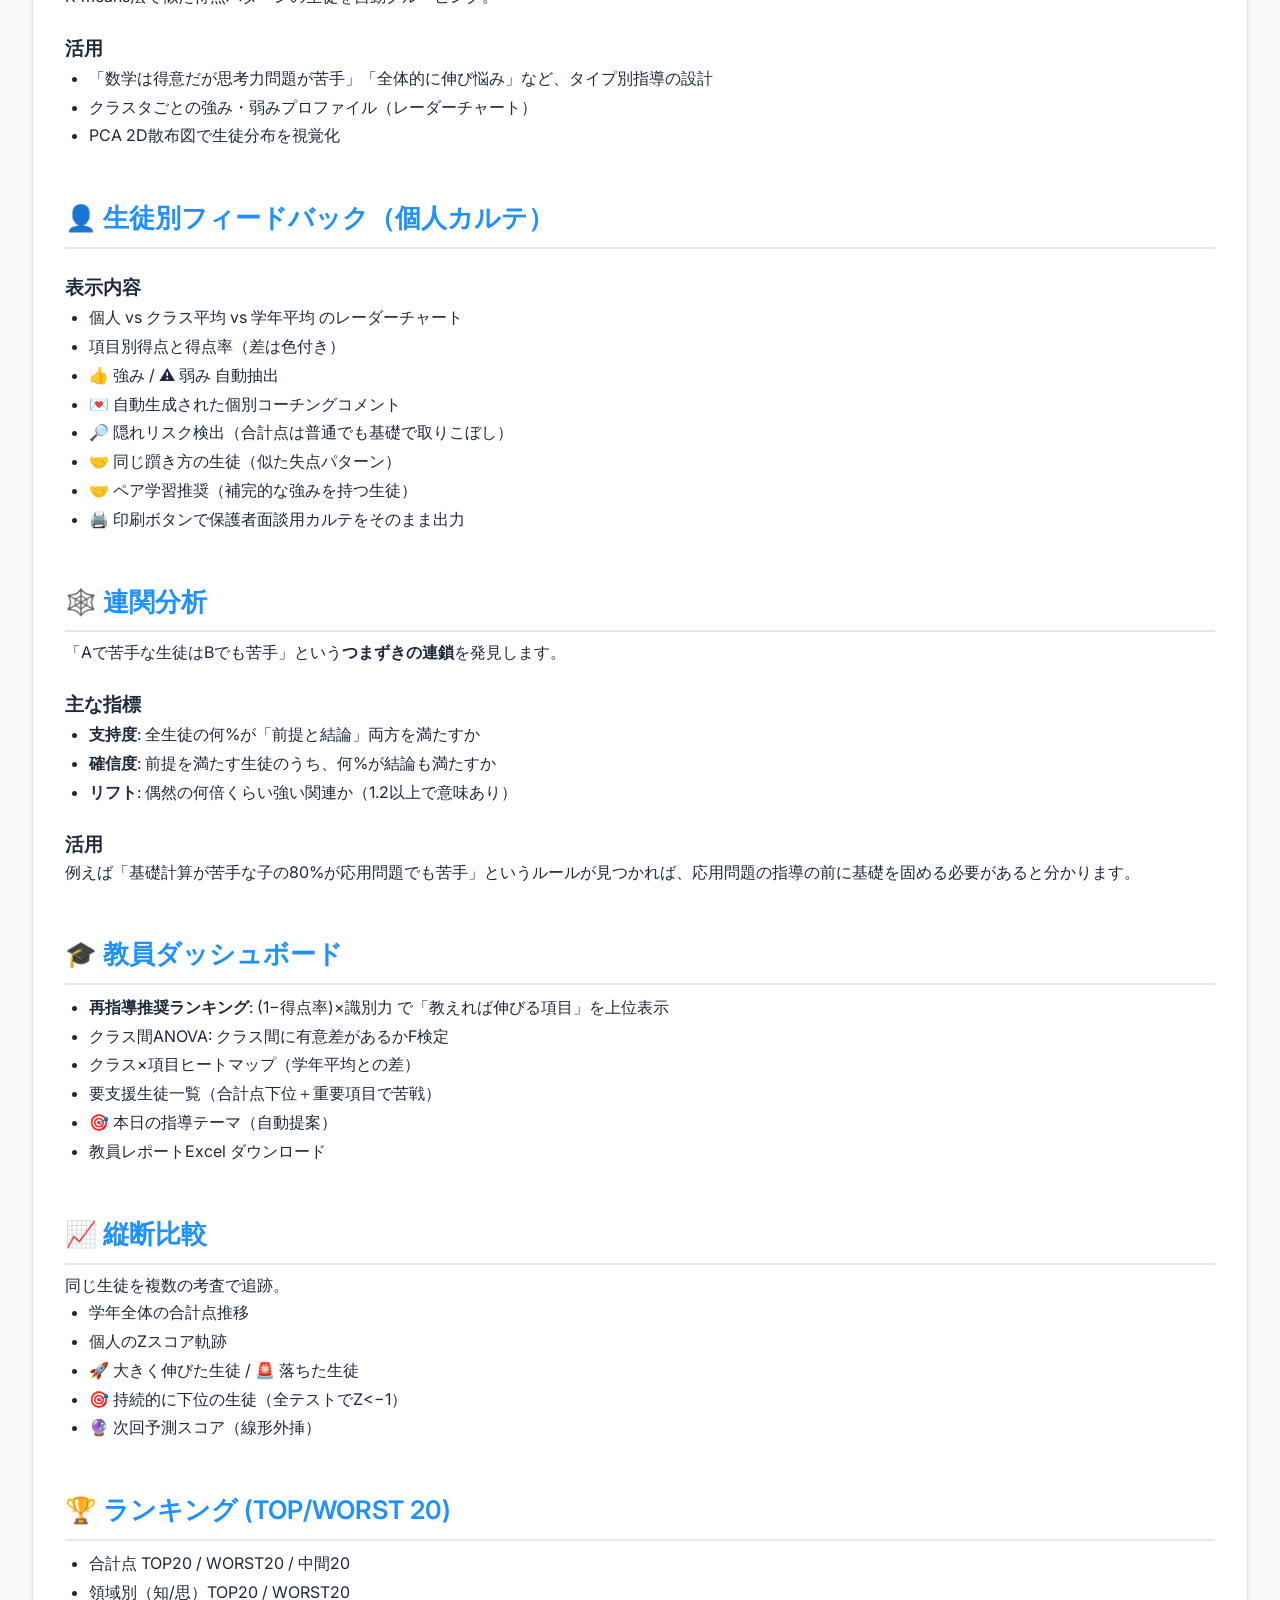
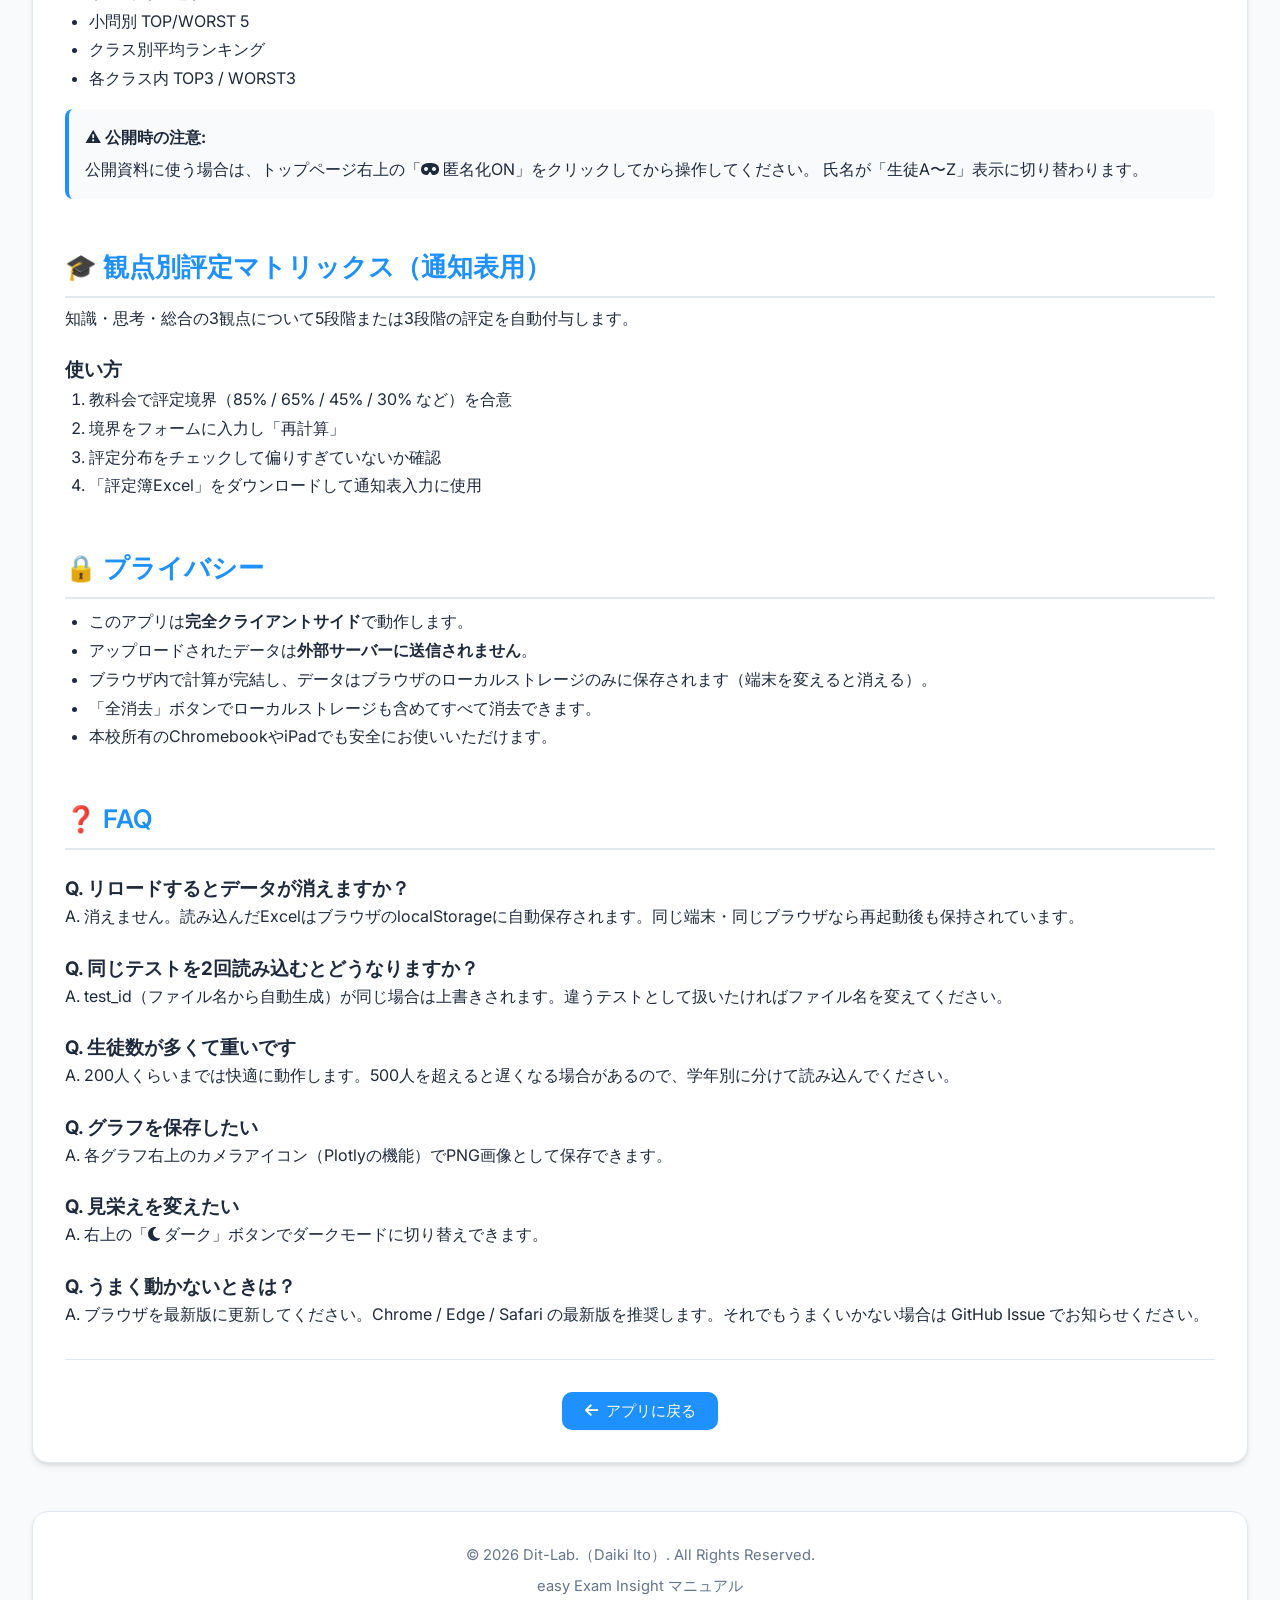
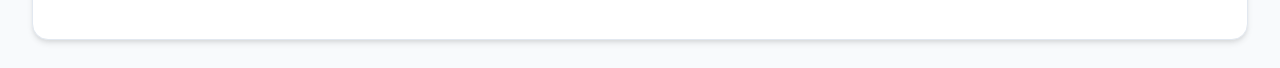
==== commit 970bcb1a: "feat: rename to easy Exam Insight + class-batch printing + audit fixes リブランド - アプリ名「Test Analyzer」→「" ====
--- a/manual.html
+++ b/manual.html
@@ -3,21 +3,10 @@
 <head>
 <meta charset="UTF-8">
 <meta name="viewport" content="width=device-width, initial-scale=1.0">
-<title>マニュアル | Test Analyzer</title>
+<title>マニュアル | easy Exam Insight</title>
 <link rel="stylesheet" href="https://cdnjs.cloudflare.com/ajax/libs/font-awesome/6.4.0/css/all.min.css">
 <link href="https://fonts.googleapis.com/css2?family=Inter:wght@300;400;500;600;700&display=swap" rel="stylesheet">
 <link rel="stylesheet" href="css/style.css">
-<style>
-.manual-toc { position: sticky; top: 0; background: var(--surface); padding: 1rem; border-bottom: 1px solid var(--border-color); z-index: 10; }
-.manual-toc a { display: inline-block; margin: 0.2rem 0.6rem; color: var(--primary-color); text-decoration: none; }
-.manual-toc a:hover { text-decoration: underline; }
-.manual h2 { color: var(--primary-color); margin-top: 2.5rem; padding-top: 0.5rem; border-bottom: 2px solid var(--border-color); padding-bottom: 0.5rem; }
-.manual h3 { margin-top: 1.5rem; color: var(--text-primary); }
-.manual ol, .manual ul { line-height: 1.8; padding-left: 1.5rem; }
-.manual code { background: #f1f5f9; padding: 2px 6px; border-radius: 4px; font-family: 'SF Mono', Consolas, monospace; font-size: 0.92em; }
-.manual figure { margin: 1rem 0; padding: 1rem; background: #f8fafc; border-left: 4px solid var(--primary-color); border-radius: 8px; }
-.manual figure strong { display: block; margin-bottom: 0.4rem; }
-</style>
 </head>
 <body>
 
@@ -25,32 +14,34 @@
 
   <div class="hero-section">
     <h1 class="hero-title">📖 マニュアル</h1>
-    <p class="hero-caption">Test Analyzer の使い方ガイド</p>
+    <p class="hero-caption">easy Exam Insight の使い方ガイド</p>
     <p class="hero-subtitle">分析の意味と教育的活用方法を、教員向けに丁寧に解説します</p>
   </div>
 
-  <nav class="manual-toc">
-    <strong style="color: var(--text-primary); margin-right: 1rem;">目次:</strong>
-    <a href="#start">🚀 はじめに</a>
-    <a href="#format">📂 データ形式</a>
-    <a href="#summary">📋 サマリー</a>
-    <a href="#quality">🔍 データ品質</a>
-    <a href="#item">📐 項目分析</a>
-    <a href="#cluster">🧬 クラスタ</a>
-    <a href="#student">👤 個人カルテ</a>
-    <a href="#assoc">🕸️ 連関分析</a>
-    <a href="#dashboard">🎓 ダッシュボード</a>
-    <a href="#long">📈 縦断比較</a>
-    <a href="#rank">🏆 ランキング</a>
-    <a href="#rubric">🎓 観点別評定</a>
-    <a href="#privacy">🔒 プライバシー</a>
-    <a href="#faq">❓ FAQ</a>
+  <nav class="manual-toc" aria-label="目次">
+    <strong class="manual-toc-title">📑 目次</strong>
+    <div class="manual-toc-list">
+      <a href="#start">🚀 はじめに</a>
+      <a href="#format">📂 データ形式</a>
+      <a href="#summary">📋 サマリー</a>
+      <a href="#quality">🔍 データ品質</a>
+      <a href="#item">📐 項目分析</a>
+      <a href="#cluster">🧬 クラスタ</a>
+      <a href="#student">👤 個人カルテ</a>
+      <a href="#assoc">🕸️ 連関分析</a>
+      <a href="#dashboard">🎓 ダッシュボード</a>
+      <a href="#long">📈 縦断比較</a>
+      <a href="#rank">🏆 ランキング</a>
+      <a href="#rubric">🎓 観点別評定</a>
+      <a href="#privacy">🔒 プライバシー</a>
+      <a href="#faq">❓ FAQ</a>
+    </div>
   </nav>
 
   <article class="manual card">
 
     <h2 id="start">🚀 はじめに</h2>
-    <p>Test Analyzer は、テスト結果から「どこで何がつまずいているか」を見つけ、生徒・教員に多角的なフィードバックを返すアプリです。</p>
+    <p>easy Exam Insight は、テスト結果から「どこで何がつまずいているか」を見つけ、生徒・教員に多角的なフィードバックを返すアプリです。</p>
     <h3>3ステップで使えます</h3>
     <ol>
       <li><strong>データ読込</strong>: トップページの「ここにファイルをドラッグ＆ドロップ」エリアにExcelファイル（.xlsx）を入れる、またはクリックして選択。</li>
@@ -238,7 +229,7 @@
   <footer class="footer">
     <div class="footer-content">
       <p>© 2026 Dit-Lab.（Daiki Ito）. All Rights Reserved.</p>
-      <p>Test Analyzer マニュアル</p>
+      <p>easy Exam Insight マニュアル</p>
     </div>
   </footer>
 
--- a/css/style.css
+++ b/css/style.css
@@ -1,4 +1,4 @@
-/* ===== easy_stat_edu に寄せたデザイン ===== */
+/* ===== easy Exam Insight — design system ===== */
 
 :root {
     --primary-color: #1e90ff;
@@ -17,11 +17,13 @@
 }
 
 * { margin: 0; padding: 0; box-sizing: border-box; }
+html { scroll-behavior: smooth; }
 body {
     background: var(--background);
     font-family: 'Inter', -apple-system, BlinkMacSystemFont, "Hiragino Sans", "Yu Gothic UI", sans-serif;
     color: var(--text-primary);
     line-height: 1.6;
+    -webkit-text-size-adjust: 100%;
 }
 
 /* ===== App container ===== */
@@ -31,7 +33,7 @@
     padding: 2rem;
 }
 
-/* ===== Hero (easy_stat_edu 完全互換) ===== */
+/* ===== Hero ===== */
 .hero-section {
     background: var(--primary-color);
     border-radius: 24px;
@@ -50,21 +52,24 @@
     width: 200%; height: 200%;
     background: radial-gradient(circle, rgba(255, 255, 255, 0.1) 0%, transparent 70%);
     animation: pulse 4s ease-in-out infinite;
+    pointer-events: none;
 }
 @keyframes pulse {
     0%,100% { transform: scale(1); opacity: 0.5; }
     50% { transform: scale(1.1); opacity: 0.3; }
 }
 .hero-title {
-    font-size: 3.5rem;
+    font-size: clamp(1.9rem, 5vw, 3.5rem);
     font-weight: 700;
     margin-bottom: 0.5rem;
     position: relative;
     z-index: 1;
     text-shadow: 0 2px 4px rgba(0, 0, 0, 0.1);
+    word-break: keep-all;
+    line-height: 1.15;
 }
 .hero-caption {
-    font-size: 0.95rem;
+    font-size: clamp(0.85rem, 2.2vw, 0.95rem);
     font-weight: 400;
     opacity: 0.85;
     margin-bottom: 1rem;
@@ -73,11 +78,12 @@
     letter-spacing: 0.5px;
 }
 .hero-subtitle {
-    font-size: 1.25rem;
+    font-size: clamp(0.95rem, 2.6vw, 1.25rem);
     font-weight: 300;
     opacity: 0.95;
     position: relative;
     z-index: 1;
+    line-height: 1.4;
 }
 
 /* ===== Card / Section ===== */
@@ -91,16 +97,17 @@
 }
 .card.hidden { display: none; }
 .card h2 {
-    font-size: 1.6rem;
+    font-size: clamp(1.3rem, 3vw, 1.6rem);
     margin-bottom: 0.5rem;
     color: var(--text-primary);
     font-weight: 600;
     display: flex; align-items: center; gap: 0.6rem;
+    flex-wrap: wrap;
 }
 .card h2 i { color: var(--primary-color); }
 .muted { color: var(--text-secondary); font-size: 0.95rem; margin-top: 0; margin-bottom: 1rem; }
 
-/* ===== Upload area (easy_stat_edu風) ===== */
+/* ===== Upload area ===== */
 .upload-area {
     border: 2px dashed var(--primary-light);
     border-radius: 16px;
@@ -127,10 +134,12 @@
     background: linear-gradient(135deg, #eff6ff, #dbeafe);
     border: 1px solid var(--primary-light);
     border-radius: 12px;
-    padding: 0.7rem 1rem;
+    padding: 0.7rem 2.2rem 0.7rem 1rem;
     min-width: 240px;
+    max-width: 100%;
     position: relative;
     box-shadow: var(--shadow-sm);
+    word-break: break-word;
 }
 .test-pill .pill-title { font-weight: 600; font-size: 0.95rem; color: var(--text-primary); }
 .test-pill .pill-meta { font-size: 0.78rem; color: var(--text-secondary); margin-top: 0.2rem; }
@@ -138,10 +147,11 @@
     position: absolute; top: 6px; right: 8px;
     background: transparent; border: none; color: var(--text-secondary);
     cursor: pointer; font-size: 0.95rem; padding: 2px 6px; border-radius: 4px;
+    line-height: 1;
 }
 .test-pill .pill-remove:hover { color: #ef4444; background: rgba(239, 68, 68, 0.1); }
 
-/* ===== Buttons (easy_stat_edu風) ===== */
+/* ===== Buttons ===== */
 .btn {
     background: var(--primary-color);
     color: white;
@@ -157,9 +167,12 @@
     transition: all 0.2s ease;
     font-family: inherit;
     box-shadow: var(--shadow-sm);
+    text-decoration: none;
+    line-height: 1.2;
 }
 .btn:hover { background: var(--primary-dark); box-shadow: var(--shadow-md); transform: translateY(-1px); }
 .btn:active { transform: translateY(0); }
+.btn:focus-visible { outline: 3px solid rgba(30, 144, 255, 0.45); outline-offset: 2px; }
 .btn.primary { background: var(--primary-color); color: white; }
 .btn.ghost { background: #f1f5f9; color: var(--text-primary); box-shadow: none; }
 .btn.ghost:hover { background: #e2e8f0; transform: none; }
@@ -168,7 +181,7 @@
 .btn.small { padding: 0.4rem 0.85rem; font-size: 0.85rem; }
 .btn:disabled { opacity: 0.5; cursor: not-allowed; }
 
-/* ===== Feature grid (easy_stat_edu風) ===== */
+/* ===== Feature grid ===== */
 .feature-grid {
     display: grid;
     grid-template-columns: repeat(auto-fit, minmax(260px, 1fr));
@@ -215,6 +228,7 @@
     font-weight: 600;
     color: var(--text-primary);
     margin: 0 0 0.4rem;
+    line-height: 1.3;
 }
 .feature-card p {
     font-size: 0.875rem;
@@ -237,8 +251,9 @@
     display: flex; align-items: center; gap: 1rem;
     border-bottom: 1px solid var(--border-color);
     padding-bottom: 1rem; margin-bottom: 1.5rem;
-}
-.analysis-header h2 { margin: 0; flex: 1; font-size: 1.5rem; }
+    flex-wrap: wrap;
+}
+.analysis-header h2 { margin: 0; flex: 1; font-size: clamp(1.2rem, 3vw, 1.5rem); min-width: 0; word-break: break-word; }
 
 #analysis-content { font-size: 0.95rem; }
 #analysis-content h3 {
@@ -246,6 +261,7 @@
     font-size: 1.15rem; color: var(--text-primary);
     border-left: 4px solid var(--primary-color);
     padding-left: 0.7rem; font-weight: 600;
+    word-break: break-word;
 }
 #analysis-content h4 { margin-top: 1.2rem; font-size: 1rem; color: var(--text-primary); font-weight: 600; }
 #analysis-content p { color: var(--text-secondary); margin: 0.5rem 0; }
@@ -258,11 +274,13 @@
     border: 1px solid var(--border-color);
     border-radius: 10px;
     box-shadow: var(--shadow-sm);
+    -webkit-overflow-scrolling: touch;
 }
 .t-table { width: 100%; border-collapse: collapse; font-size: 0.9rem; background: var(--surface); }
 .t-table th, .t-table td { text-align: left; padding: 0.6rem 0.85rem; border-bottom: 1px solid var(--border-color); white-space: nowrap; }
 .t-table th { background: #f8fafc; font-weight: 600; color: var(--text-primary); position: sticky; top: 0; z-index: 1; }
 .t-table tbody tr:hover { background: #f0f9ff; }
+.t-table tbody tr[data-student-code]:hover { background: #dbeafe; box-shadow: inset 0 0 0 1px var(--primary-color); }
 .t-table td.num, .t-table th.num { text-align: right; font-variant-numeric: tabular-nums; }
 .t-table td.bad { background: #fef2f2; color: #991b1b; font-weight: 600; }
 .t-table td.warn { background: #fef3c7; color: #92400e; }
@@ -281,15 +299,15 @@
 }
 .kpi:hover { box-shadow: var(--shadow-md); }
 .kpi .label { font-size: 0.75rem; color: var(--text-secondary); text-transform: uppercase; letter-spacing: 0.05em; font-weight: 500; }
-.kpi .value { font-size: 1.7rem; font-weight: 700; color: var(--primary-color); margin-top: 0.2rem; line-height: 1.1; }
+.kpi .value { font-size: clamp(1.3rem, 3.5vw, 1.7rem); font-weight: 700; color: var(--primary-color); margin-top: 0.2rem; line-height: 1.1; word-break: break-word; }
 .kpi .sub { font-size: 0.78rem; color: var(--text-secondary); margin-top: 0.15rem; }
 
 /* ===== Plot ===== */
 .plot { width: 100%; min-height: 320px; margin: 0.6rem 0; }
-.plot-grid { display: grid; grid-template-columns: repeat(auto-fit, minmax(340px, 1fr)); gap: 1rem; }
+.plot-grid { display: grid; grid-template-columns: repeat(auto-fit, minmax(min(340px, 100%), 1fr)); gap: 1rem; }
 
 /* ===== Form ===== */
-.form-row { display: flex; flex-wrap: wrap; gap: 1.25rem; align-items: center; margin: 1rem 0; }
+.form-row { display: flex; flex-wrap: wrap; gap: 1rem 1.25rem; align-items: flex-end; margin: 1rem 0; }
 .form-row label { font-size: 0.9rem; color: var(--text-primary); display: flex; flex-direction: column; gap: 0.3rem; min-width: 150px; font-weight: 500; }
 .form-row select, .form-row input[type="number"], .form-row input[type="text"] {
     padding: 0.5rem 0.75rem;
@@ -299,9 +317,11 @@
     font-family: inherit;
     background: var(--surface);
     transition: border-color 0.2s;
+    max-width: 100%;
 }
 .form-row select:focus, .form-row input:focus { outline: none; border-color: var(--primary-color); box-shadow: 0 0 0 3px rgba(30, 144, 255, 0.1); }
-.form-row input[type="range"] { width: 220px; }
+.form-row input[type="range"] { width: 220px; max-width: 100%; }
+.class-print-row { align-items: center; padding: 0.85rem 1rem; background: #f0f9ff; border: 1px solid var(--primary-light); border-radius: 12px; }
 
 /* ===== Tabs ===== */
 .tabs {
@@ -341,7 +361,7 @@
 .callout.danger { background: #fef2f2; border-color: #ef4444; color: #991b1b; }
 .callout.success { background: #ecfdf5; border-color: #10b981; color: #065f46; }
 
-/* ===== Help / 解釈補助 ===== */
+/* ===== Help ===== */
 .help-detail {
     background: #f0f9ff;
     border: 1px solid #bae6fd;
@@ -380,19 +400,12 @@
     font-size: 0.9rem;
     line-height: 1.7;
 }
-.help-body p {
-    margin: 0.3rem 0;
-    color: var(--text-primary);
-}
-
-.how-to-read {
-    margin: 0.5rem 0 0;
-    padding-left: 1.5rem;
-    font-size: 0.92rem;
-}
+.help-body p { margin: 0.3rem 0; color: var(--text-primary); }
+
+.how-to-read { margin: 0.5rem 0 0; padding-left: 1.5rem; font-size: 0.92rem; }
 .how-to-read li { margin: 0.2rem 0; }
 
-/* ===== Coach (自動アドバイス) ===== */
+/* ===== Coach ===== */
 .coach {
     background: linear-gradient(135deg, #fef9c3 0%, #fef3c7 100%);
     border-left: 4px solid #f59e0b;
@@ -403,9 +416,10 @@
     white-space: pre-wrap;
     line-height: 1.75;
     box-shadow: var(--shadow-sm);
-}
-
-/* ===== Toolbar (hero overlay) ===== */
+    overflow-wrap: anywhere;
+}
+
+/* ===== Toolbar ===== */
 .toolbar {
     position: relative;
     z-index: 2;
@@ -425,18 +439,123 @@
 .toolbar .btn.active { background: rgba(255, 255, 255, 0.35); border-color: rgba(255, 255, 255, 0.6); }
 .toolbar a.btn:hover { color: #fff; text-decoration: none; }
 
+/* ===== Footer ===== */
+.footer {
+    background: var(--surface);
+    border-radius: 16px;
+    padding: 2rem;
+    margin-top: 3rem;
+    text-align: center;
+    box-shadow: var(--shadow-md);
+    border: 1px solid var(--border-color);
+}
+.footer-content p {
+    color: var(--text-secondary);
+    margin-bottom: 0.5rem;
+    font-size: 0.92rem;
+}
+.footer-links {
+    margin-top: 1rem;
+    display: flex;
+    justify-content: center;
+    gap: 2rem;
+    flex-wrap: wrap;
+}
+.footer-links a {
+    color: var(--primary-color);
+    text-decoration: none;
+    font-weight: 500;
+    transition: all 0.3s ease;
+    display: inline-flex;
+    align-items: center;
+    gap: 0.4rem;
+}
+.footer-links a:hover { color: var(--primary-dark); }
+
+/* ===== Manual page ===== */
+.manual-toc {
+    position: sticky;
+    top: 0;
+    background: var(--surface);
+    padding: 0.85rem 1rem;
+    border-bottom: 1px solid var(--border-color);
+    border-radius: 12px;
+    z-index: 10;
+    box-shadow: var(--shadow-sm);
+    margin-bottom: 1.5rem;
+}
+.manual-toc-title {
+    display: block;
+    color: var(--text-primary);
+    font-weight: 600;
+    margin-bottom: 0.4rem;
+    font-size: 0.95rem;
+}
+.manual-toc-list {
+    display: flex;
+    flex-wrap: wrap;
+    gap: 0.4rem;
+}
+.manual-toc-list a {
+    display: inline-block;
+    color: var(--primary-dark);
+    text-decoration: none;
+    background: #eff6ff;
+    border: 1px solid #dbeafe;
+    border-radius: 999px;
+    padding: 0.3rem 0.8rem;
+    font-size: 0.85rem;
+    line-height: 1.3;
+    transition: background 0.2s, color 0.2s, border-color 0.2s;
+    white-space: nowrap;
+}
+.manual-toc-list a:hover {
+    background: var(--primary-color);
+    border-color: var(--primary-color);
+    color: white;
+}
+.manual h2 {
+    color: var(--primary-color);
+    margin-top: 2.5rem;
+    padding-top: 0.5rem;
+    border-bottom: 2px solid var(--border-color);
+    padding-bottom: 0.5rem;
+    scroll-margin-top: 96px;
+    word-break: break-word;
+}
+.manual h3 {
+    margin-top: 1.5rem;
+    color: var(--text-primary);
+    scroll-margin-top: 96px;
+    word-break: break-word;
+}
+.manual ol, .manual ul { line-height: 1.8; padding-left: 1.5rem; }
+.manual code {
+    background: #f1f5f9;
+    padding: 2px 6px;
+    border-radius: 4px;
+    font-family: 'SF Mono', Consolas, monospace;
+    font-size: 0.92em;
+    word-break: break-word;
+}
+.manual figure {
+    margin: 1rem 0;
+    padding: 1rem;
+    background: #f8fafc;
+    border-left: 4px solid var(--primary-color);
+    border-radius: 8px;
+}
+.manual figure strong { display: block; margin-bottom: 0.4rem; }
+.manual .t-table { display: block; max-width: 100%; overflow-x: auto; }
+
 /* ===== Dark mode ===== */
-html.dark {
-    color-scheme: dark;
-}
-html.dark body {
-    background: #0f172a;
-    color: #e2e8f0;
-}
+html.dark { color-scheme: dark; }
+html.dark body { background: #0f172a; color: #e2e8f0; }
 html.dark .card,
 html.dark .navigation-section,
 html.dark .footer,
-html.dark .feature-card {
+html.dark .feature-card,
+html.dark .manual-toc {
     background: #1e293b;
     border-color: #334155;
     color: #e2e8f0;
@@ -471,52 +590,262 @@
 html.dark .btn.ghost { background: #334155; color: #e2e8f0; }
 html.dark .btn.ghost:hover { background: #475569; }
 html.dark .footer-content p { color: #94a3b8; }
-
-/* ===== Footer (easy_stat_edu 完全互換) ===== */
-.footer {
-    background: var(--surface);
-    border-radius: 16px;
-    padding: 2rem;
-    margin-top: 3rem;
-    text-align: center;
-    box-shadow: var(--shadow-md);
-    border: 1px solid var(--border-color);
-}
-.footer-content p {
-    color: var(--text-secondary);
-    margin-bottom: 0.5rem;
-    font-size: 0.92rem;
-}
-.footer-links {
-    margin-top: 1rem;
+html.dark .class-print-row { background: #0c2540; border-color: #1e3a5f; }
+html.dark .manual-toc-list a { background: #0c2540; border-color: #1e3a5f; color: #93c5fd; }
+html.dark .manual-toc-list a:hover { background: var(--primary-color); border-color: var(--primary-color); color: white; }
+html.dark .manual code { background: #0f172a; color: #e2e8f0; }
+html.dark .manual figure { background: #0f172a; }
+
+/* ===== Responsive ===== */
+@media (max-width: 1024px) {
+    #main-app, .container { padding: 1.5rem; }
+    .card, .navigation-section { padding: 1.5rem; }
+}
+@media (max-width: 768px) {
+    #main-app, .container { padding: 1rem; }
+    .hero-section { padding: 2rem 1.25rem; border-radius: 18px; }
+    .card, .navigation-section, .footer { padding: 1.25rem; border-radius: 14px; }
+    .feature-grid { grid-template-columns: 1fr; }
+    .form-row label { min-width: 0; width: 100%; }
+    .form-row select, .form-row input[type="number"], .form-row input[type="text"] { width: 100%; }
+    .footer-links { gap: 1rem; }
+    .kpi { min-width: 140px; padding: 0.85rem 1rem; }
+    .toolbar { gap: 0.4rem; }
+    .toolbar .btn { padding: 0.4rem 0.75rem; font-size: 0.82rem; }
+    .test-pill { min-width: 0; width: 100%; }
+    .analysis-header { gap: 0.6rem; }
+    .tab-btn { padding: 0.6rem 0.85rem; font-size: 0.88rem; }
+    .table-wrap { max-height: 60vh; }
+}
+@media (max-width: 480px) {
+    #main-app, .container { padding: 0.75rem; }
+    .hero-section { padding: 1.5rem 1rem; }
+    .card, .navigation-section, .footer { padding: 1rem; }
+    .kpi { flex-basis: 100%; min-width: 0; }
+    .upload-area { padding: 1.5rem 0.5rem; }
+    .upload-area i.fa-3x { font-size: 2em; }
+    .btn { padding: 0.55rem 1rem; font-size: 0.9rem; }
+    .toolbar { flex-direction: column; align-items: stretch; }
+    .toolbar .btn { justify-content: center; }
+    .footer-links { flex-direction: column; gap: 0.6rem; }
+}
+@media (hover: none) {
+    .feature-card:hover { transform: none; }
+    .btn:hover { transform: none; }
+}
+
+/* ============================================================
+   Class-batch student report — print pipeline
+   - On-screen: hidden by default
+   - On print: only #class-print-area is visible
+   - Each .print-student spans exactly 2 A4 pages (page-1 + page-2)
+   ============================================================ */
+#class-print-area { display: none; }
+
+.print-area-banner {
+    background: var(--primary-color);
+    color: white;
+    padding: 0.85rem 1.2rem;
+    border-radius: 12px;
+    margin: 0 0 1rem;
+    display: flex;
+    justify-content: space-between;
+    align-items: center;
+    font-weight: 600;
+    flex-wrap: wrap;
+    gap: 0.6rem;
+}
+
+@media screen {
+    /* When the print area is appended to the body, keep it visually hidden
+       on screen — but remain in the DOM so layout/measurements work. */
+    #class-print-area {
+        position: fixed;
+        left: -10000px;
+        top: 0;
+        width: 800px;
+    }
+}
+
+@media print {
+    @page {
+        size: A4 portrait;
+        margin: 12mm 14mm;
+    }
+    html, body {
+        background: #fff !important;
+        color: #000 !important;
+    }
+    #main-app, .footer, .toolbar, .analysis-header, #upload-section,
+    #feature-section, .hero-section { display: none !important; }
+    #class-print-area {
+        display: block !important;
+        position: static !important;
+        left: auto !important;
+        width: auto !important;
+        margin: 0 !important;
+        padding: 0 !important;
+    }
+    .print-area-banner { display: none !important; }
+    .card { box-shadow: none; border: none; padding: 0; margin: 0; }
+
+    .print-student {
+        page-break-after: always;
+        break-after: page;
+    }
+    .print-student:last-child {
+        page-break-after: auto;
+        break-after: auto;
+    }
+    .print-page {
+        page-break-after: always;
+        break-after: page;
+        page-break-inside: avoid;
+    }
+    .print-student .print-page:last-child {
+        page-break-after: always;
+        break-after: page;
+    }
+    .print-student:last-child .print-page:last-child {
+        page-break-after: auto;
+        break-after: auto;
+    }
+
+    .help-detail, .callout.info, .callout.warn,
+    .feature-card, .upload-area, button.btn { display: none !important; }
+}
+
+/* ===== Print card layout ===== */
+.print-student {
+    color: #111;
+    font-family: 'Inter', -apple-system, "Hiragino Sans", "Yu Gothic UI", sans-serif;
+}
+.print-page {
+    padding: 4mm 0 0 0;
+    box-sizing: border-box;
+    width: 100%;
+    max-width: 182mm; /* A4 portrait minus margins */
+    margin: 0 auto 6mm;
+    font-size: 10pt;
+    line-height: 1.45;
+}
+.print-head {
+    display: flex;
+    justify-content: space-between;
+    align-items: baseline;
+    border-bottom: 2px solid #1e90ff;
+    padding-bottom: 4px;
+    margin-bottom: 6px;
+    flex-wrap: wrap;
+    gap: 4px;
+}
+.print-title { font-size: 14pt; font-weight: 700; color: #1e3a8a; }
+.print-test { font-size: 9pt; color: #555; }
+.print-subhead {
+    display: flex;
+    flex-wrap: wrap;
+    gap: 6px 18px;
+    font-size: 10pt;
+    margin-bottom: 8px;
+    color: #1e293b;
+}
+.print-h {
+    font-size: 11pt;
+    font-weight: 600;
+    margin: 8px 0 4px;
+    color: #1e3a8a;
+    border-left: 3px solid #1e90ff;
+    padding-left: 6px;
+}
+.print-kpi-row {
+    display: grid;
+    grid-template-columns: repeat(4, 1fr);
+    gap: 6px;
+    margin-bottom: 8px;
+}
+.print-mini-kpi {
+    border: 1px solid #cbd5e1;
+    border-radius: 6px;
+    padding: 5px 8px;
+    background: #f8fafc;
+    page-break-inside: avoid;
+}
+.print-mini-kpi-label { font-size: 8pt; color: #64748b; letter-spacing: 0.02em; }
+.print-mini-kpi-value { font-size: 13pt; font-weight: 700; color: #1e3a8a; line-height: 1.1; word-break: break-all; }
+.print-mini-kpi-sub { font-size: 7.5pt; color: #64748b; }
+.print-radar-wrap {
     display: flex;
     justify-content: center;
-    gap: 2rem;
-    flex-wrap: wrap;
-}
-.footer-links a {
-    color: var(--primary-color);
-    text-decoration: none;
-    font-weight: 500;
-    transition: all 0.3s ease;
-    display: inline-flex;
-    align-items: center;
-    gap: 0.4rem;
-}
-.footer-links a:hover { color: var(--primary-dark); }
-
-/* ===== Print ===== */
+    margin: 4px 0 6px;
+}
+.print-radar { max-width: 100%; height: auto; }
+.print-table-wrap {
+    overflow: visible;
+    margin: 4px 0;
+    page-break-inside: avoid;
+}
+.print-table {
+    width: 100%;
+    border-collapse: collapse;
+    font-size: 9pt;
+    background: #fff;
+}
+.print-table th, .print-table td {
+    border: 1px solid #cbd5e1;
+    padding: 3px 6px;
+    text-align: left;
+    vertical-align: top;
+    word-break: break-word;
+}
+.print-table th { background: #eff6ff; color: #1e3a8a; font-weight: 600; }
+.print-table td.bad { background: #fef2f2; color: #991b1b; font-weight: 600; }
+.print-table td.good { background: #ecfdf5; color: #065f46; font-weight: 600; }
+.print-list {
+    list-style: none;
+    padding: 0;
+    margin: 4px 0 8px;
+}
+.print-list li {
+    padding: 3px 8px;
+    margin: 2px 0;
+    border-radius: 4px;
+    font-size: 10pt;
+}
+.print-list.good li { background: #ecfdf5; color: #065f46; border-left: 3px solid #10b981; }
+.print-list.bad li { background: #fef2f2; color: #991b1b; border-left: 3px solid #ef4444; }
+.print-coach {
+    background: #fef9c3;
+    border-left: 3px solid #f59e0b;
+    padding: 8px 10px;
+    margin: 4px 0 6px;
+    border-radius: 4px;
+    white-space: pre-wrap;
+    font-size: 9.2pt;
+    line-height: 1.55;
+    page-break-inside: avoid;
+}
+.print-warn {
+    background: #fffbeb;
+    border-left: 3px solid #f59e0b;
+    padding: 6px 10px;
+    margin: 4px 0;
+    border-radius: 4px;
+    font-size: 9pt;
+    color: #92400e;
+}
+.print-muted { color: #64748b; font-size: 9pt; margin: 4px 0; }
+.print-foot {
+    margin-top: 8px;
+    padding-top: 4px;
+    border-top: 1px solid #cbd5e1;
+    font-size: 7.5pt;
+    color: #94a3b8;
+    text-align: right;
+}
+
+/* Single-student onscreen print (existing 個人カルテを印刷 button) ---------- */
 @media print {
-    .hero, .hero-section, .footer, #upload-section, #feature-section, .analysis-header { display: none !important; }
-    .card { box-shadow: none; border: 1px solid #ccc; }
-    body { background: #fff; }
-    .plot { page-break-inside: avoid; }
-}
-
-/* ===== Responsive ===== */
-@media (max-width: 768px) {
-    .hero-title, .hero h1 { font-size: 2.5rem; }
-    #main-app, .container { padding: 1rem; }
-    .card, .navigation-section { padding: 1.5rem; }
-    .feature-grid { grid-template-columns: 1fr; }
-}
+    /* On the per-student print path the analysis card is what we print.
+       Keep its content visible, hide chrome. */
+    body.printing-single #class-print-area { display: none !important; }
+}
